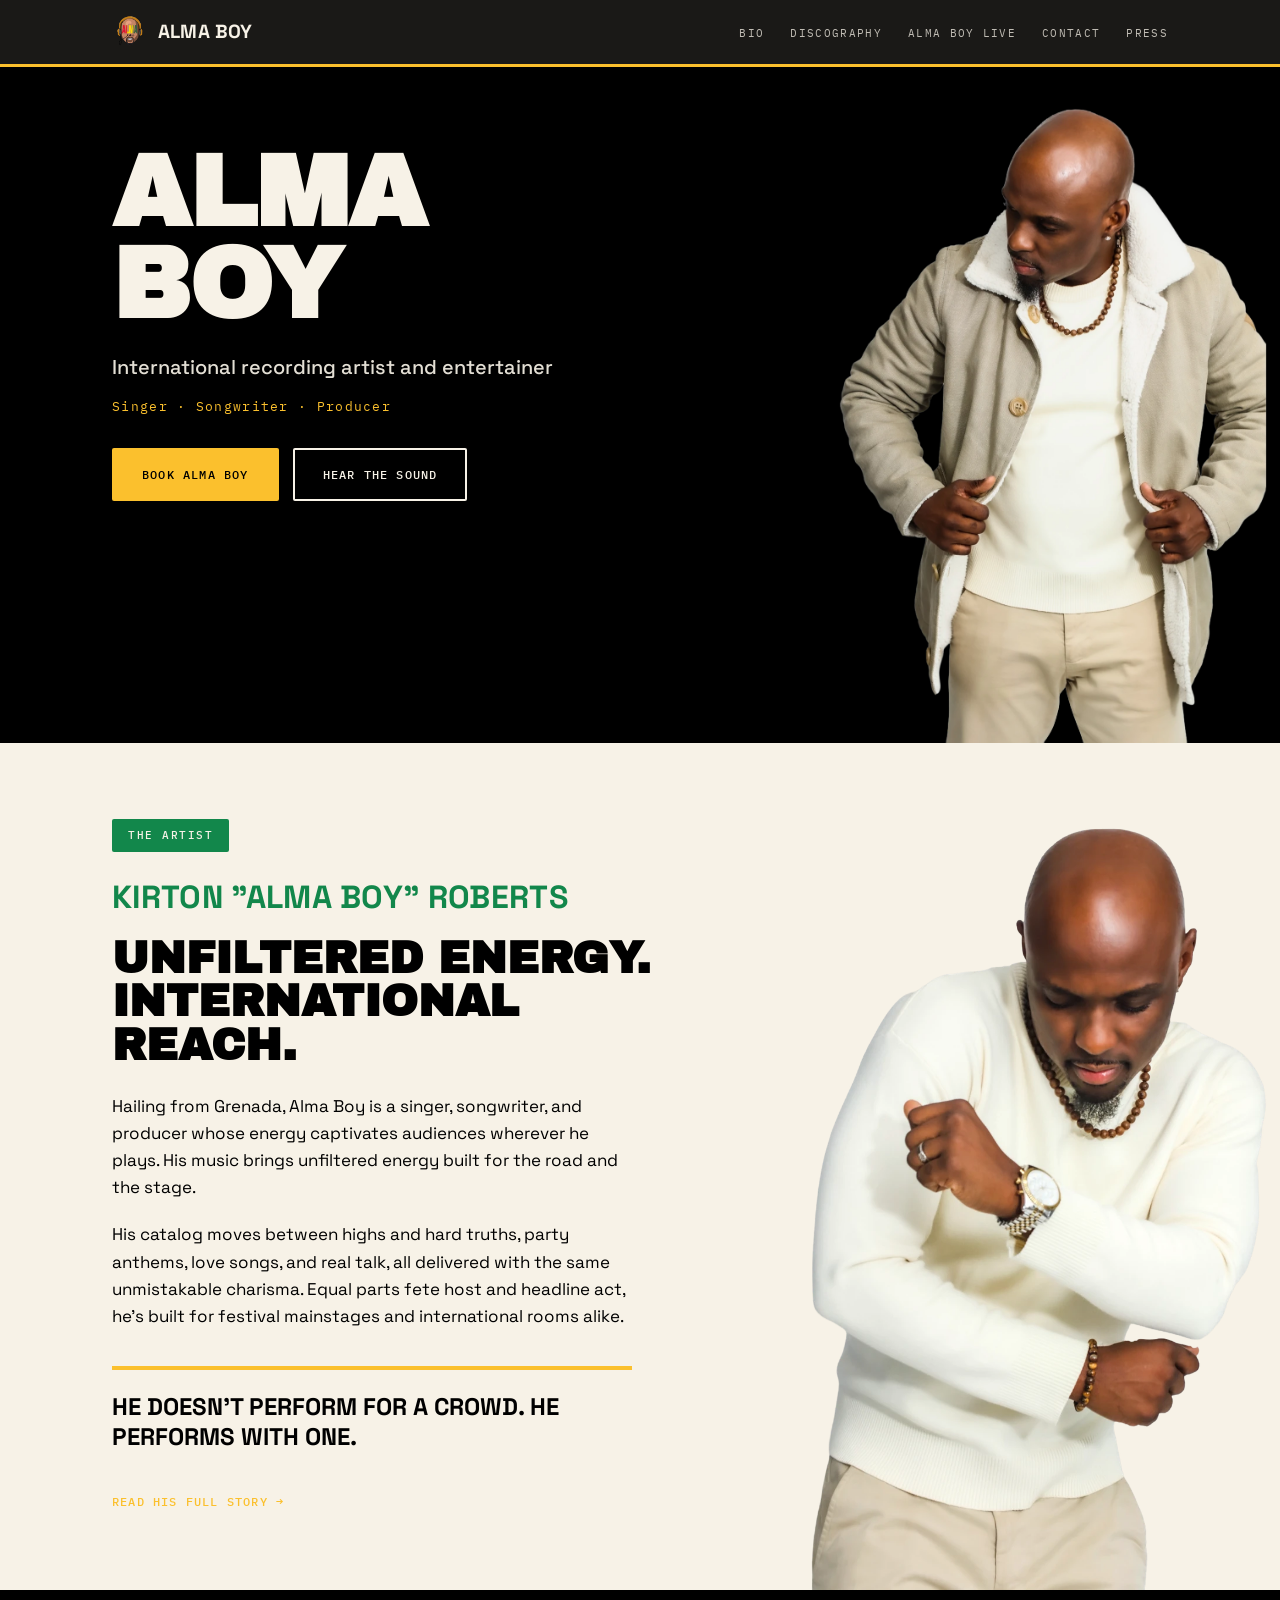
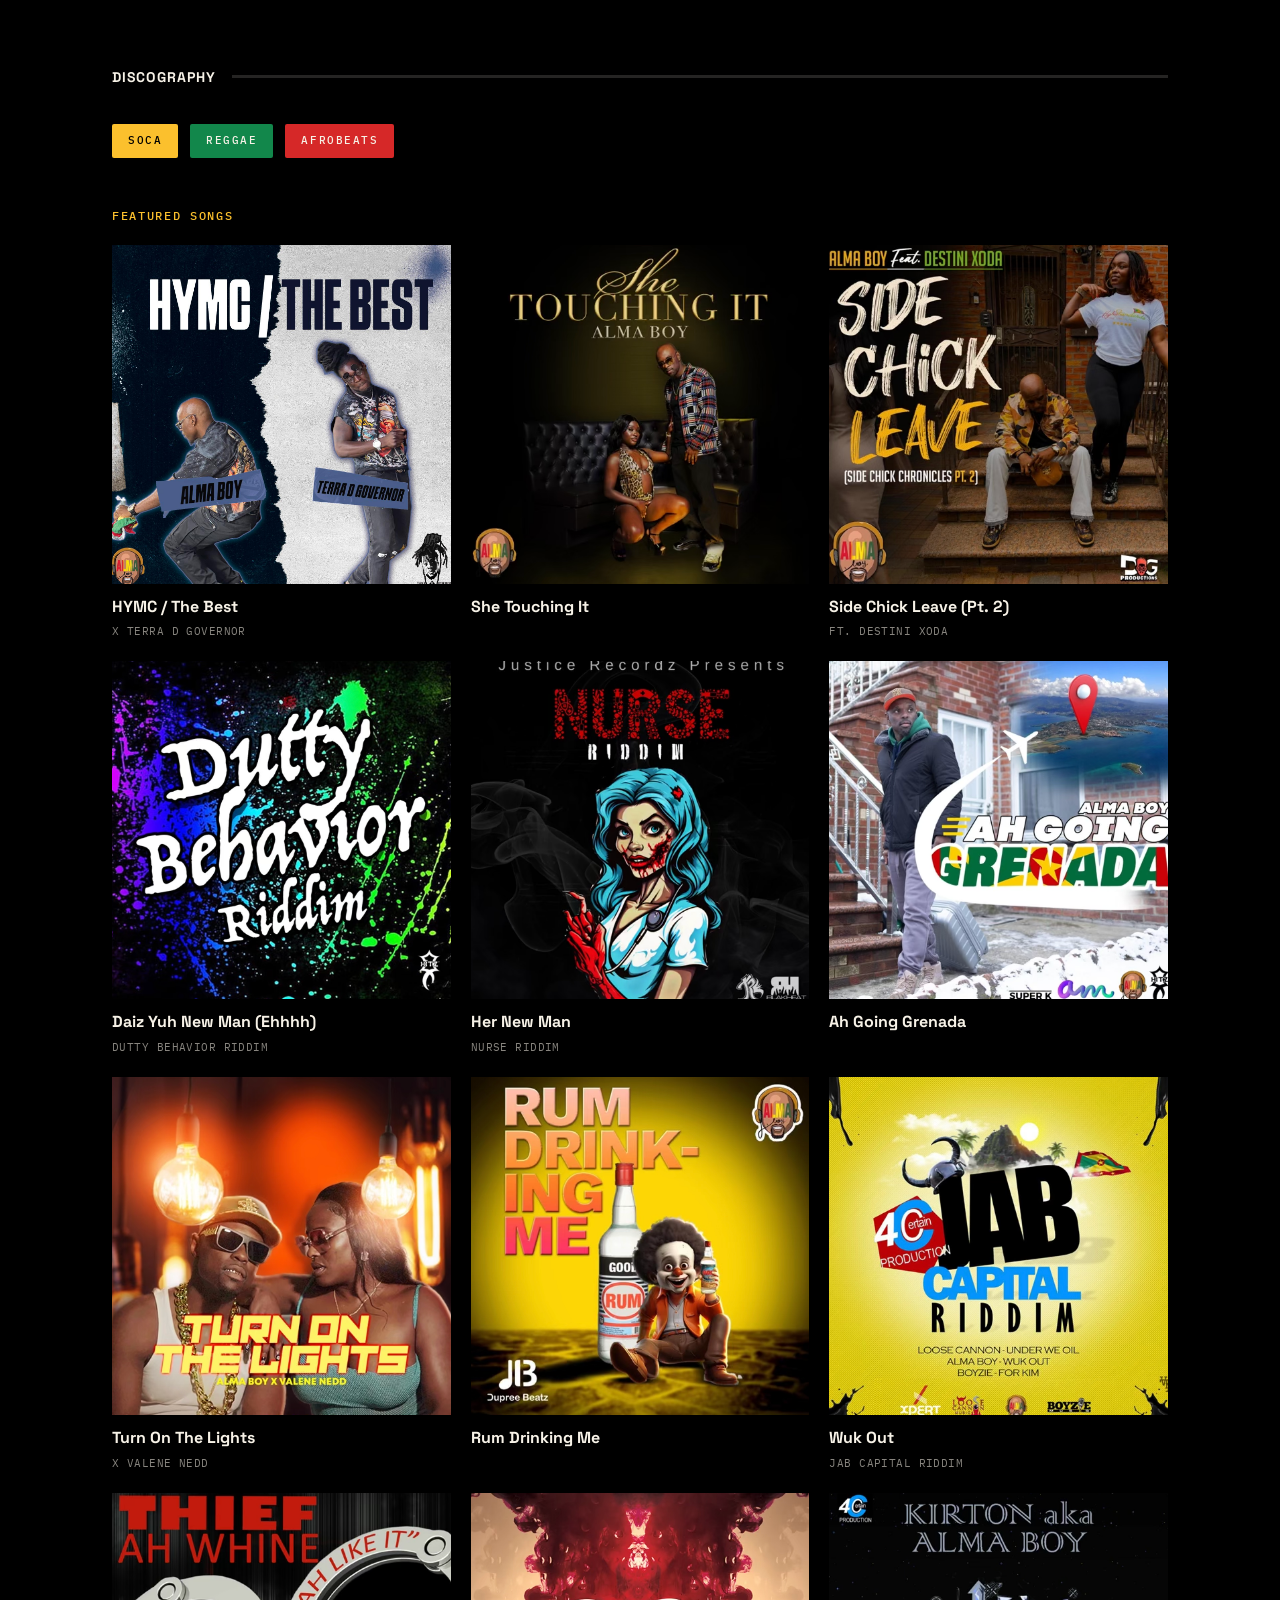
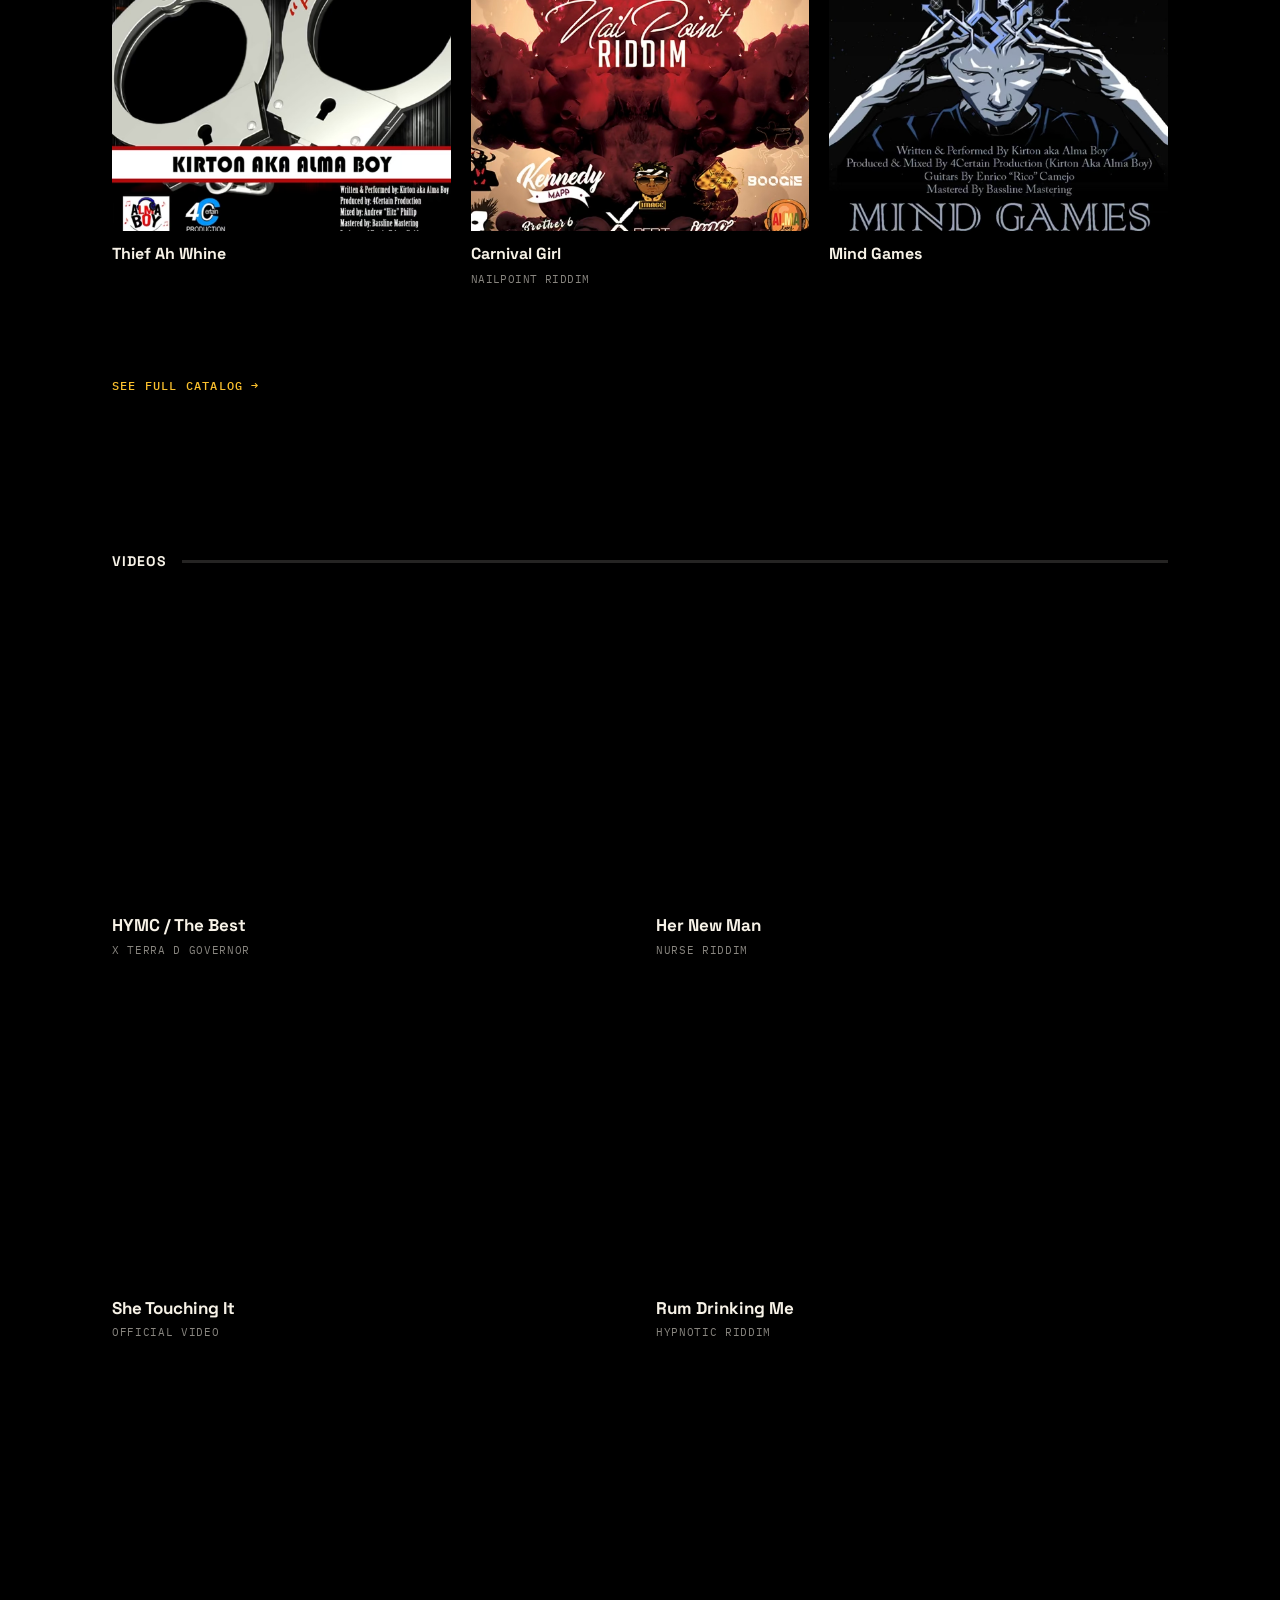
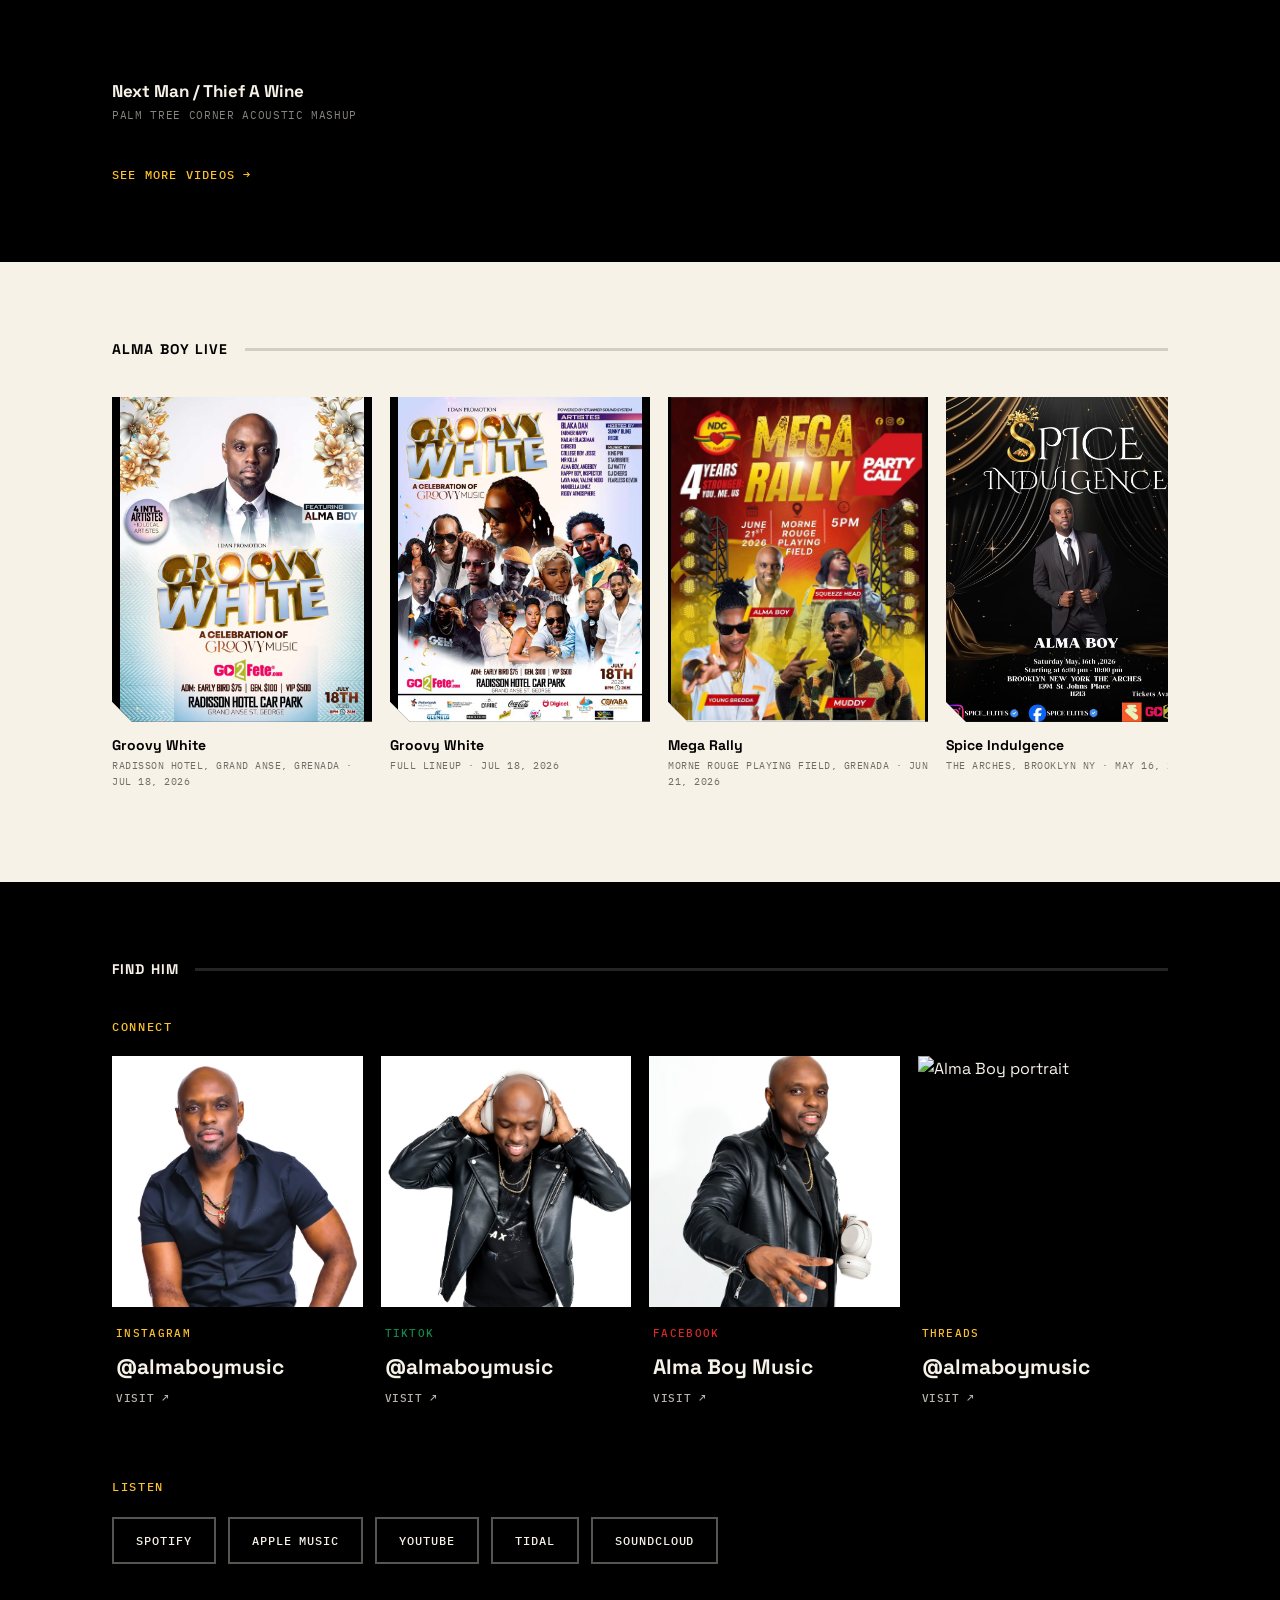
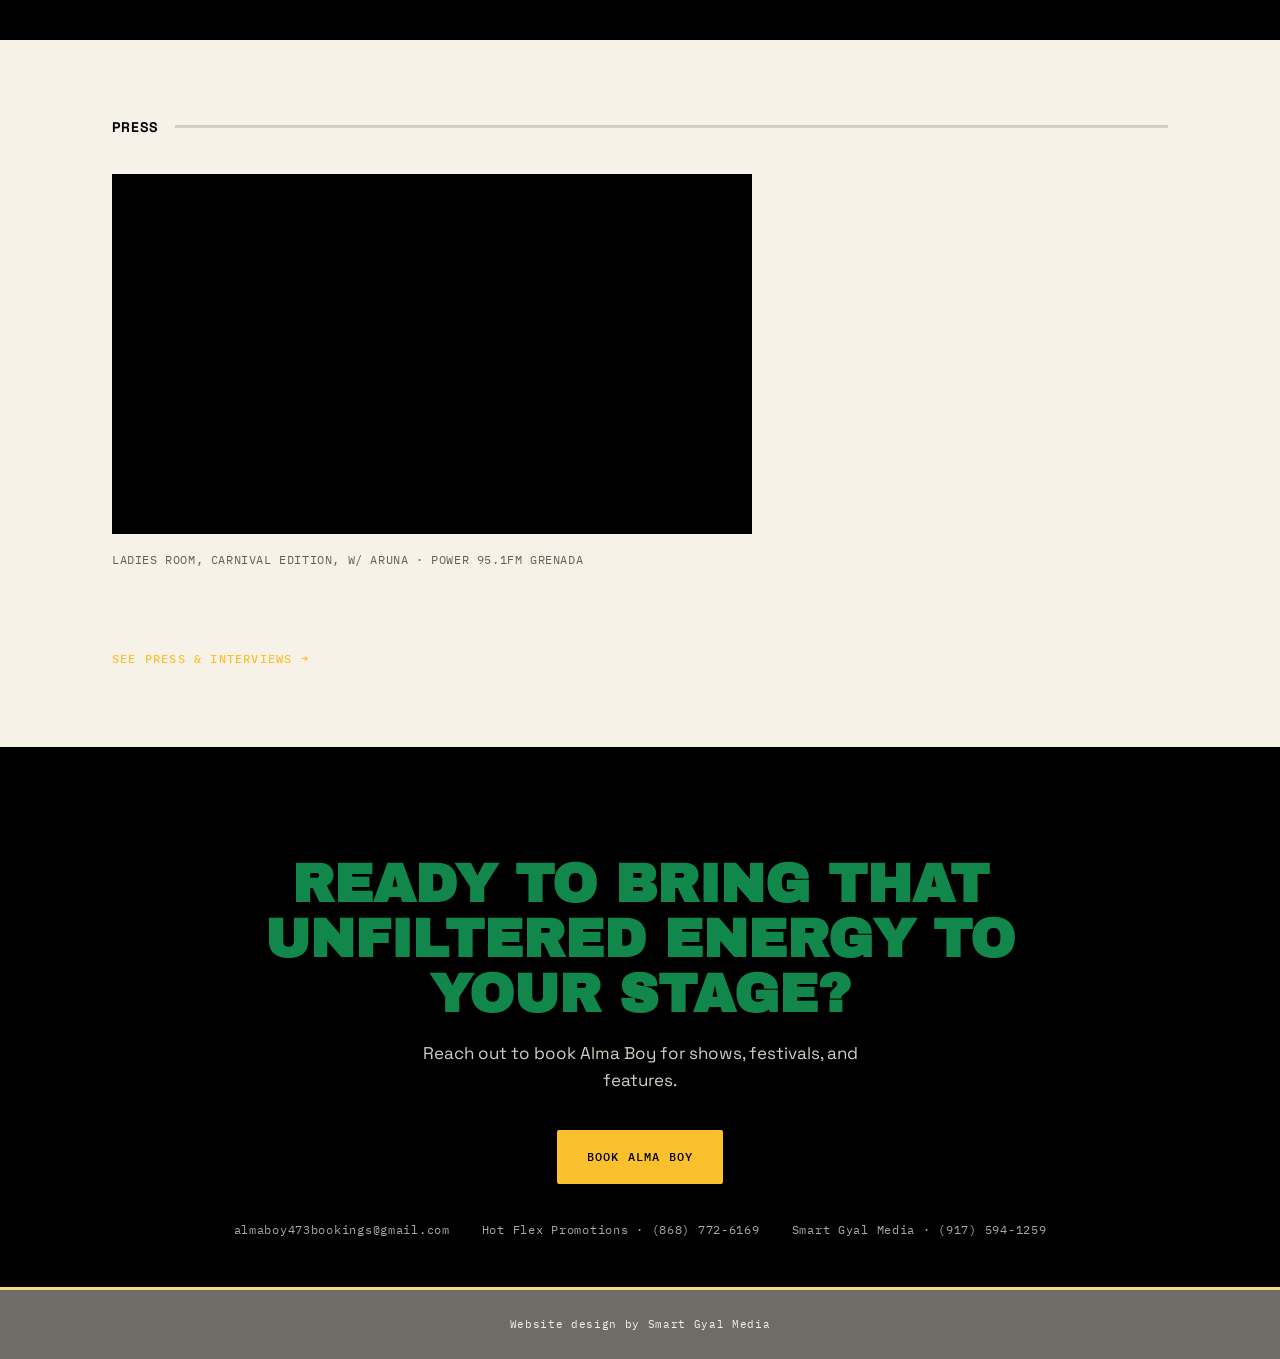
==== index.html @ 11a3b1d7 "almaboy website" ====
<!DOCTYPE html>
<html lang="en">
<head>

  <meta charset="UTF-8">
  <meta name="viewport" content="width=device-width, initial-scale=1.0">
  <title>Alma Boy — Official Site</title>

  <!-- Fonts -->
  <link rel="preconnect" href="https://fonts.googleapis.com">
  <link rel="preconnect" href="https://fonts.gstatic.com" crossorigin>
  <link href="https://fonts.googleapis.com/css2?family=Archivo+Black&family=Space+Grotesk:wght@400;500;700&family=IBM+Plex+Mono:wght@400;500&display=swap" rel="stylesheet">

  <!-- Site stylesheet (shared by every page) -->
  <link rel="stylesheet" href="css/style.css">

</head>
<body>


  <!-- ============================================================
       NAV
       ============================================================ -->

  <nav>
    <div class="wrap">

      <a href="index.html" class="nav-mark">
        <img class="nav-logo" src="images/logo.png" alt="Alma Boy logo">
        Alma Boy
      </a>

      <ul class="nav-links">
        <li><a href="bio.html">Bio</a></li>
        <li><a href="discography.html">Discography</a></li>
        <li><a href="#live">Alma Boy Live</a></li>
        <li><a href="contact.html">Contact</a></li>
        <li><a href="press.html">Press</a></li>
      </ul>

    </div>
  </nav>


  <!-- ============================================================
       HERO
       ============================================================ -->

  <header class="hero">

    <img class="hero-cutout" src="images/alma-boy-1.png" alt="Alma Boy portrait">

    <div class="wrap hero-content">
      <div class="hero-text">

        <h1>Alma Boy</h1>
        <p class="hero-line">International recording artist and entertainer</p>
        <p class="hero-sub">Singer &middot; Songwriter &middot; Producer</p>

        <div class="hero-ctas">
          <a href="#booking" class="btn btn-solid">Book Alma Boy</a>
          <a href="#discog" class="btn btn-line">Hear the sound</a>
        </div>

        <div class="hero-spotify">
          <iframe data-testid="embed-iframe" style="border-radius:12px" src="https://open.spotify.com/embed/playlist/1onSIb2tqXMbkh55S2GjZV?utm_source=generator&theme=0" width="100%" height="152" frameborder="0" allowfullscreen="" allow="autoplay; clipboard-write; encrypted-media; fullscreen; picture-in-picture" loading="lazy"></iframe>
        </div>

      </div>
    </div>
  </header>


  <!-- ============================================================
       BIO
       ============================================================ -->

  <section id="bio" class="bio">

    <div class="bio-image">
      <img src="images/alma-boy-2.png" alt="Alma Boy in motion">
    </div>

    <div class="wrap">
      <div class="bio-text">

        <span class="tag tag-green">The artist</span>
        <p class="real-name">Kirton "Alma Boy" Roberts</p>
        <h3 class="bio-heading">Unfiltered energy.<br>International reach.</h3>

        <div class="bio-copy-full">
          <p>Hailing from Grenada, Alma Boy is a singer, songwriter, and producer whose energy captivates audiences wherever he plays. His music brings unfiltered energy built for the road and the stage.</p>
          <p>His catalog moves between highs and hard truths, party anthems, love songs, and real talk, all delivered with the same unmistakable charisma. Equal parts fete host and headline act, he's built for festival mainstages and international rooms alike.</p>
        </div>

        <p class="statement">He doesn't perform for a crowd. He performs with one.</p>

        <a href="bio.html" class="see-all-link">Read his full story &#8594;</a>

      </div>
    </div>
  </section>


  <!-- ============================================================
       DISCOGRAPHY
       (featured songs only — full catalog lives on discography.html)
       ============================================================ -->

  <section id="discog" class="discog">
    <div class="wrap">

      <div class="eyebrow-row"><h2>Discography</h2><div class="rule"></div></div>

      <div class="chip-row">
        <span class="tag tag-gold">Soca</span>
        <span class="tag tag-green">Reggae</span>
        <span class="tag tag-red">Afrobeats</span>
      </div>

      <p class="kicker-label">Featured songs</p>

      <div class="cover-grid">

        <div class="cover-item">
          <div class="cover-art"><img src="images/cover-art-1.jpg" alt="HYMC / The Best cover art"></div>
          <h4>HYMC / The Best</h4>
          <p>x Terra D Governor</p>
        </div>

        <div class="cover-item">
          <div class="cover-art"><img src="images/cover-art-2.png" alt="She Touching It cover art"></div>
          <h4>She Touching It</h4>
        </div>

        <div class="cover-item">
          <div class="cover-art"><img src="images/cover-art-3.png" alt="Side Chick Leave cover art"></div>
          <h4>Side Chick Leave (Pt. 2)</h4>
          <p>ft. Destini Xoda</p>
        </div>

        <div class="cover-item">
          <div class="cover-art"><img src="images/cover-art-4.png" alt="Dutty Behavior Riddim cover art"></div>
          <h4>Daiz Yuh New Man (Ehhhh)</h4>
          <p>Dutty Behavior Riddim</p>
        </div>

        <div class="cover-item">
          <div class="cover-art"><img src="images/cover-art-5.png" alt="Nurse Riddim cover art"></div>
          <h4>Her New Man</h4>
          <p>Nurse Riddim</p>
        </div>

        <div class="cover-item">
          <div class="cover-art"><img src="images/cover-art-6.png" alt="Ah Going Grenada cover art"></div>
          <h4>Ah Going Grenada</h4>
        </div>

        <div class="cover-item">
          <div class="cover-art"><img src="images/cover-art-7.png" alt="Turn On The Lights cover art"></div>
          <h4>Turn On The Lights</h4>
          <p>x Valene Nedd</p>
        </div>

        <div class="cover-item">
          <div class="cover-art"><img src="images/cover-art-8.png" alt="Rum Drinking Me cover art"></div>
          <h4>Rum Drinking Me</h4>
        </div>

        <div class="cover-item">
          <div class="cover-art"><img src="images/cover-art-9.png" alt="Jab Capital Riddim cover art"></div>
          <h4>Wuk Out</h4>
          <p>Jab Capital Riddim</p>
        </div>

        <div class="cover-item">
          <div class="cover-art"><img src="images/cover-art-10.png" alt="Thief Ah Whine cover art"></div>
          <h4>Thief Ah Whine</h4>
        </div>

        <div class="cover-item">
          <div class="cover-art"><img src="images/cover-art-11.png" alt="Nail Point Riddim cover art"></div>
          <h4>Carnival Girl</h4>
          <p>Nailpoint Riddim</p>
        </div>

        <div class="cover-item">
          <div class="cover-art"><img src="images/cover-art-12.png" alt="Mind Games cover art"></div>
          <h4>Mind Games</h4>
        </div>

      </div>

      <a href="discography.html" class="see-all-link">See full catalog &#8594;</a>

    </div>
  </section>


  <!-- ============================================================
       VIDEOS
       (real YouTube links
       ============================================================ -->

  <section id="videos" class="videos">
    <div class="wrap">

      <div class="eyebrow-row"><h2>Videos</h2><div class="rule"></div></div>

      <div class="video-grid">

        <div class="video-item">
          <div class="video-frame"><iframe src="https://www.youtube.com/embed/A1J7RdLLY2I" title="HYMC / The Best" loading="lazy" allow="accelerometer; autoplay; clipboard-write; encrypted-media; gyroscope; picture-in-picture; web-share" allowfullscreen></iframe></div>
          <h4>HYMC / The Best</h4>
          <p>x Terra D Governor</p>
        </div>

        <div class="video-item">
          <div class="video-frame"><iframe src="https://www.youtube.com/embed/j4BVQr5pNuE" title="Her New Man" loading="lazy" allow="accelerometer; autoplay; clipboard-write; encrypted-media; gyroscope; picture-in-picture; web-share" allowfullscreen></iframe></div>
          <h4>Her New Man</h4>
          <p>Nurse Riddim</p>
        </div>

        <div class="video-item">
          <div class="video-frame"><iframe src="https://www.youtube.com/embed/q4seFsNqDBo" title="She Touching It" loading="lazy" allow="accelerometer; autoplay; clipboard-write; encrypted-media; gyroscope; picture-in-picture; web-share" allowfullscreen></iframe></div>
          <h4>She Touching It</h4>
          <p>Official video</p>
        </div>

        <div class="video-item">
          <div class="video-frame"><iframe src="https://www.youtube.com/embed/lXFFo0gvexE" title="Rum Drinking Me, acoustic" loading="lazy" allow="accelerometer; autoplay; clipboard-write; encrypted-media; gyroscope; picture-in-picture; web-share" allowfullscreen></iframe></div>
          <h4>Rum Drinking Me</h4>
          <p>Hypnotic Riddim</p>
        </div>

        <div class="video-item">
          <div class="video-frame"><iframe src="https://www.youtube.com/embed/0CXhdzIdPpk" title="Next Man / Thief A Wine, acoustic mashup" loading="lazy" allow="accelerometer; autoplay; clipboard-write; encrypted-media; gyroscope; picture-in-picture; web-share" allowfullscreen></iframe></div>
          <h4>Next Man / Thief A Wine</h4>
          <p>Palm Tree Corner acoustic mashup</p>
        </div>

      </div>

      <a href="https://www.youtube.com/@almaboymusic3134" target="_blank" rel="noopener" class="see-all-link">See more videos &#8594;</a>

    </div>
  </section>


  <!-- ============================================================
       ALMA BOY LIVE
       (event flyers — solo flyer leads, most recent event first)
       ============================================================ -->

  <section id="live" class="live">
    <div class="wrap">

      <div class="eyebrow-row"><h2>Alma Boy Live</h2><div class="rule"></div></div>

      <div class="live-carousel">

        <div class="flyer-slide">
          <div class="flyer-frame">
            <img src="images/flyer-1.jpg" alt="Groovy White flyer">
          </div>
          <h4>Groovy White</h4>
          <p>Radisson Hotel, Grand Anse, Grenada &middot; Jul 18, 2026</p>
        </div>

        <div class="flyer-slide">
          <div class="flyer-frame">
            <img src="images/flyer-2.jpg" alt="Groovy White flyer">
          </div>
          <h4>Groovy White</h4>
          <p>Full lineup &middot; Jul 18, 2026</p>
        </div>

        <div class="flyer-slide">
          <div class="flyer-frame">
            <img src="images/flyer-3.jpg" alt="Mega Rally flyer">
          </div>
          <h4>Mega Rally</h4>
          <p>Morne Rouge Playing Field, Grenada &middot; Jun 21, 2026</p>
        </div>

        <div class="flyer-slide">
          <div class="flyer-frame">
            <img src="images/flyer-4.jpg" alt="Spice Indulgence flyer">
          </div>
          <h4>Spice Indulgence</h4>
          <p>The Arches, Brooklyn NY &middot; May 16, 2026</p>
        </div>

        <div class="flyer-slide">
          <div class="flyer-frame">
            <img src="images/flyer-5.jpg" alt="Spice Indulgence: Acoustic Concert Series flyer">
          </div>
          <h4>Spice Indulgence: Acoustic Concert Series</h4>
          <p>The Arches, Brooklyn NY &middot; May 16, 2026</p>
        </div>

        <div class="flyer-slide">
          <div class="flyer-frame">
            <img src="images/flyer-6.jpg" alt="Valiant Live in Concert flyer">
          </div>
          <h4>Valiant Live in Concert</h4>
          <p>DFW Culture Expo, Dallas TX &middot; Jul 19, 2025</p>
        </div>

        <div class="flyer-slide">
          <div class="flyer-frame">
            <img src="images/flyer-7.jpg" alt="Senile Fete flyer">
          </div>
          <h4>Senile Fete</h4>
          <p>New York City &middot; May 24, 2025</p>
        </div>

      </div>
    </div>
  </section>


  <!-- ============================================================
       FIND HIM
       "Connect" (social cards) + "Listen" (streaming links)
       ============================================================ -->

  <section id="socials" class="socials">
    <div class="wrap">

      <div class="eyebrow-row"><h2>Find him</h2><div class="rule"></div></div>

      <p class="kicker-label">Connect</p>

      <div class="social-grid">

        <div class="social-card">
          <div class="social-photo"><img src="images/connect-1.jpg" alt="Alma Boy candid portrait"></div>
          <div class="social-info">
            <span class="platform" style="color:var(--gold);">Instagram</span>
            <span class="handle">@almaboymusic</span>
            <a href="https://instagram.com/almaboymusic" target="_blank" rel="noopener">Visit &#8599;</a>
          </div>
        </div>

        <div class="social-card">
          <div class="social-photo"><img src="images/connect-2.jpg" alt="Alma Boy with headphones"></div>
          <div class="social-info">
            <span class="platform" style="color:var(--green);">TikTok</span>
            <span class="handle">@almaboymusic</span>
            <a href="https://tiktok.com/@almaboymusic" target="_blank" rel="noopener">Visit &#8599;</a>
          </div>
        </div>

        <div class="social-card">
          <div class="social-photo"><img src="images/connect-3.jpg" alt="Alma Boy portrait"></div>
          <div class="social-info">
            <span class="platform" style="color:var(--red);">Facebook</span>
            <span class="handle">Alma Boy Music</span>
            <a href="https://www.facebook.com/Almaboymusic/" target="_blank" rel="noopener">Visit &#8599;</a>
          </div>
        </div>

        <div class="social-card">
          <div class="social-photo"><img src="images/connect-4.JPG" alt="Alma Boy portrait"></div>
          <div class="social-info">
            <span class="platform" style="color:var(--gold);">Threads</span>
            <span class="handle">@almaboymusic</span>
            <a href="https://www.threads.net/@almaboymusic" target="_blank" rel="noopener">Visit &#8599;</a>
          </div>
        </div>

      </div>

      <p class="kicker-label" style="margin-top:52px;">Listen</p>

      <div class="listen-row">
        <a class="listen-pill" href="https://open.spotify.com/artist/6NOH8xfq05jYj1uw3cErYi" target="_blank" rel="noopener">Spotify</a>
        <a class="listen-pill" href="https://music.apple.com/us/artist/alma-boy/1147415652" target="_blank" rel="noopener">Apple Music</a>
        <a class="listen-pill" href="https://www.youtube.com/@almaboymusic3134" target="_blank" rel="noopener">YouTube</a>
        <a class="listen-pill" href="https://tidal.com/browse/artist/8081373" target="_blank" rel="noopener">Tidal</a>
        <a class="listen-pill" href="https://soundcloud.com/almaboy" target="_blank" rel="noopener">SoundCloud</a>
      </div>

    </div>
  </section>


 <!-- ============================================================
       PRESS (homepage featured interview)
       Full coverage archive + downloadable photos live on press.html
       ============================================================ -->

  <section id="press-feature" class="gallery">
    <div class="wrap">

      <div class="eyebrow-row"><h2>Press</h2><div class="rule"></div></div>

      <div class="video-frame press-feature-video">
        <iframe src="https://www.youtube.com/embed/poZnIeVL3Wo" title="Ladies Room, Carnival Edition, with Alma Boy" loading="lazy" allow="accelerometer; autoplay; clipboard-write; encrypted-media; gyroscope; picture-in-picture; web-share" allowfullscreen></iframe>
      </div>
      <p class="press-feature-caption">Ladies Room, Carnival Edition, w/ Aruna &middot; Power 95.1FM Grenada</p>

      <a href="press.html" class="see-all-link">See press &amp; interviews &#8594;</a>

    </div>
  </section>


  <!-- ============================================================
       BOOKING
       ============================================================ -->

  <section id="booking" class="booking">
    <div class="wrap">

      <h2>Ready to bring that unfiltered energy to your stage?</h2>
      <p>Reach out to book Alma Boy for shows, festivals, and features.</p>

      <a href="mailto:almaboy473bookings@gmail.com" class="btn btn-solid">Book Alma Boy</a>

      <div class="booking-details">
        <span>almaboy473bookings@gmail.com</span>
        <span>Hot Flex Promotions &middot; (868) 772-6169</span>
        <span>Smart Gyal Media &middot; (917) 594-1259</span>
      </div>

    </div>
  </section>


  <!-- ============================================================
       FOOTER
       ============================================================ -->

  <footer>
    Website design by Smart Gyal Media
  </footer>


  <!-- ============================================================
       SCRIPT — press photos carousel prev/next buttons
       ============================================================ -->

  <script>
    (function () {
      var car = document.getElementById('galleryCarousel');
      var prev = document.getElementById('galPrev');
      var next = document.getElementById('galNext');

      if (car && prev && next) {
        var scrollAmt = function () {
          var slide = car.querySelector('.slide');
          return slide ? slide.offsetWidth + 18 : 300;
        };

        prev.addEventListener('click', function () { car.scrollBy({ left: -scrollAmt(), behavior: 'smooth' }); });
        next.addEventListener('click', function () { car.scrollBy({ left: scrollAmt(), behavior: 'smooth' }); });
      }
    })();
  </script>

</body>
</html>
---- css/style.css ----
/* ==========================================================================
   ALMA BOY — STYLESHEET
   Shared by every page on the site. Sections are ordered to roughly match
   the order things appear on the homepage, top to bottom.
   ========================================================================== */


/* ==========================================================================
   ROOT VARIABLES
   Change a color or font here and it updates everywhere on the site.
   ========================================================================== */

:root {
  --black: #000000;
  --cream: #F7F2E7;
  --gold: #FBC02D;
  --green: #12874B;
  --red: #D62828;

  --font-display: 'Archivo Black', sans-serif;
  --font-head: 'Space Grotesk', sans-serif;
  --font-mono: 'IBM Plex Mono', monospace;
}


/* ==========================================================================
   RESET & BASE
   ========================================================================== */

* {
  margin: 0;
  padding: 0;
  box-sizing: border-box;
}

html {
  scroll-behavior: smooth;
}

body {
  background: var(--cream);
  color: var(--black);
  font-family: var(--font-head);
  font-weight: 400;
  line-height: 1.6;
  overflow-x: hidden;
}

@media (prefers-reduced-motion: reduce) {
  html { scroll-behavior: auto; }
  * {
    animation-duration: 0.01ms !important;
    animation-iteration-count: 1 !important;
    transition-duration: 0.01ms !important;
  }
}

.wrap {
  max-width: 1120px;
  margin: 0 auto;
  padding: 0 32px;
}

section {
  padding: 76px 0;
}


/* ==========================================================================
   TAGS
   Small colored labels used all over the site (e.g. "The artist", "Soca").
   ========================================================================== */

.tag {
  position: relative;
  display: inline-flex;
  align-items: center;
  gap: 8px;
  font-family: var(--font-mono);
  font-size: 11px;
  font-weight: 500;
  letter-spacing: 0.14em;
  text-transform: uppercase;
  padding: 8px 16px;
  border-radius: 2px;
  white-space: nowrap;
}

.tag-gold { background: var(--gold); color: var(--black); }
.tag-green { background: var(--green); color: var(--cream); }
.tag-red { background: var(--red); color: var(--cream); }
.tag-line { background: transparent; border: 1.5px solid currentColor; }


/* ==========================================================================
   NAV
   Sticky bar at the top of every page. Logo + wordmark on the left,
   nav-links on the right (hidden under 720px, no mobile menu built yet).
   ========================================================================== */

nav {
  position: sticky;
  top: 0;
  z-index: 50;
  background: rgba(14, 13, 12, 0.95);
  backdrop-filter: blur(6px);
  border-bottom: 3px solid var(--gold);
}

nav .wrap {
  display: flex;
  align-items: center;
  justify-content: space-between;
  height: 64px;
}

.nav-mark {
  display: flex;
  align-items: center;
  gap: 10px;
  font-family: var(--font-head);
  font-weight: 700;
  color: var(--cream);
  font-size: 19px;
  letter-spacing: 0.01em;
  text-transform: uppercase;
  text-decoration: none;
}

.nav-logo {
  width: 36px;
  height: 36px;
  object-fit: contain;
}

.nav-links {
  display: flex;
  gap: 26px;
  list-style: none;
}

.nav-links a {
  color: var(--cream);
  text-decoration: none;
  font-family: var(--font-mono);
  font-size: 11px;
  letter-spacing: 0.12em;
  text-transform: uppercase;
  opacity: 0.75;
  transition: opacity 0.2s ease;
}

.nav-links a:hover { opacity: 1; }

@media (max-width: 720px) {
  .nav-links { display: none; }
}


/* ==========================================================================
   BUTTONS
   Shared by the hero, booking section, and anywhere else with a CTA.
   ========================================================================== */

.btn {
  display: inline-flex;
  align-items: center;
  gap: 8px;
  font-family: var(--font-mono);
  font-size: 12px;
  font-weight: 500;
  letter-spacing: 0.1em;
  text-transform: uppercase;
  padding: 15px 28px;
  border-radius: 2px;
  text-decoration: none;
  cursor: pointer;
  border: 2px solid transparent;
  transition: transform 0.15s ease;
}

.btn:hover { transform: translateY(-2px); }

.btn-solid { background: var(--gold); color: var(--black); }
.btn-line { border-color: var(--cream); color: var(--cream); }


/* ==========================================================================
   HERO
   ========================================================================== */

.hero {
  background: var(--black);
  color: var(--cream);
  position: relative;
  padding: 80px 0 0;
  overflow: hidden;
  min-height: 600px;
}

.hero-cutout {
  position: absolute;
  right: 1%;
  bottom: 0;
  height: 94%;
  width: auto;
  max-width: 54%;
  object-fit: contain;
  object-position: bottom;
  z-index: 1;
  pointer-events: none;
}

.hero-content {
  position: relative;
  z-index: 2;
  padding-bottom: 64px;
}

.hero-text {
  max-width: 560px;
}

.hero h1 {
  font-family: var(--font-display);
  font-size: clamp(54px, 9vw, 100px);
  line-height: 0.92;
  letter-spacing: -0.01em;
  margin-bottom: 20px;
  text-transform: uppercase;
}

.hero-line {
  font-family: var(--font-head);
  font-weight: 500;
  font-size: 20px;
  max-width: 460px;
  color: var(--cream);
  opacity: 0.92;
  margin-bottom: 14px;
}

.hero-sub {
  font-family: var(--font-mono);
  font-size: 13px;
  letter-spacing: 0.1em;
  color: var(--gold);
  max-width: 440px;
  margin-bottom: 30px;
}

.hero-ctas {
  display: flex;
  gap: 14px;
  flex-wrap: wrap;
}

.hero-spotify {
  max-width: 420px;
  margin-top: 18px;
}

@media (max-width: 820px) {
  .hero-cutout {
    position: static;
    display: block;
    height: auto;
    width: 70%;
    max-width: 320px;
    margin: 0 auto;
  }
  .hero-content { padding-bottom: 0; }
  .hero-text { text-align: center; margin: 0 auto; }
  .hero-line, .hero-sub { max-width: none; }
  .hero-ctas { justify-content: center; }
}


/* ==========================================================================
   PHOTO FRAME
   Shared "angled corner" image treatment, used for the hero cutout's
   frame-mate and anywhere a single portrait needs the signature clip.
   ========================================================================== */

.photo-frame {
  position: relative;
  aspect-ratio: 2 / 3;
  overflow: hidden;
  clip-path: polygon(0 0, 100% 0, 100% 100%, 34px 100%, 0 calc(100% - 34px));
}

.photo-frame img {
  width: 100%;
  height: 100%;
  object-fit: cover;
  object-position: 50% 15%;
  display: block;
}


/* ==========================================================================
   SECTION HEADERS
   The "eyebrow" kicker + rule line used at the top of every section
   (Discography, Videos, Alma Boy Live, Find Him, Press Photos, etc.)
   ========================================================================== */

.eyebrow-row {
  display: flex;
  align-items: center;
  gap: 16px;
  margin-bottom: 36px;
}

.eyebrow-row h2 {
  font-family: var(--font-head);
  font-weight: 700;
  font-size: 14px;
  letter-spacing: 0.08em;
  text-transform: uppercase;
}

.rule {
  flex: 1;
  height: 3px;
  background: currentColor;
  opacity: 0.15;
}

.kicker-label {
  font-family: var(--font-mono);
  font-size: 12px;
  letter-spacing: 0.14em;
  text-transform: uppercase;
  color: var(--gold);
  margin-bottom: 20px;
  font-weight: 500;
}

.see-all-link {
  display: inline-flex;
  align-items: center;
  gap: 8px;
  font-family: var(--font-mono);
  font-size: 12px;
  font-weight: 500;
  letter-spacing: 0.1em;
  text-transform: uppercase;
  color: var(--gold);
  text-decoration: none;
  margin-top: 40px;
  transition: transform 0.15s ease;
}

.see-all-link:hover { transform: translateX(4px); }


/* ==========================================================================
   BIO SECTION
   ========================================================================== */

.bio {
  background: var(--cream);
  position: relative;
  overflow: hidden;
  padding: 76px 0 0;
}

.bio .wrap {
  position: relative;
  z-index: 2;
  padding-bottom: 76px;
}

.bio-image {
  position: absolute;
  right: 1%;
  bottom: 0;
  height: 90%;
  width: auto;
  max-width: 42%;
  z-index: 1;
  pointer-events: none;
}

.bio-image img {
  width: 100%;
  height: 100%;
  object-fit: contain;
  object-position: bottom;
  display: block;
}

.bio-text {
  max-width: 600px;
}

.real-name {
  font-family: var(--font-head);
  font-weight: 700;
  font-size: clamp(22px, 3vw, 32px);
  letter-spacing: 0.01em;
  text-transform: uppercase;
  color: var(--green);
  margin-bottom: 14px;
  margin-top: 20px;
}

.bio-heading {
  font-family: var(--font-display);
  font-size: clamp(30px, 4vw, 44px);
  line-height: 0.98;
  text-transform: uppercase;
  margin-bottom: 26px;
}

.bio-copy-full {
  max-width: 520px;
  margin-bottom: 36px;
}

.bio-copy-full p {
  font-size: 17px;
  font-weight: 400;
  margin-bottom: 20px;
}

.statement {
  font-family: var(--font-head);
  font-weight: 700;
  font-size: 24px;
  max-width: 520px;
  padding-top: 22px;
  border-top: 4px solid var(--gold);
  text-transform: uppercase;
  line-height: 1.25;
}

@media (max-width: 820px) {
  .bio-image {
    position: static;
    height: auto;
    width: 60%;
    max-width: 280px;
    margin: 0 auto 24px;
  }
  .bio .wrap { padding-bottom: 40px; }
  .bio-text { text-align: center; margin: 0 auto; }
}


/* ==========================================================================
   DISCOGRAPHY SECTION
   ========================================================================== */

.discog {
  background: var(--black);
  color: var(--cream);
}

.chip-row {
  display: flex;
  gap: 12px;
  flex-wrap: wrap;
  margin-bottom: 48px;
}

.cover-grid {
  display: grid;
  grid-template-columns: repeat(3, 1fr);
  gap: 20px;
  margin-bottom: 48px;
}

.cover-art {
  aspect-ratio: 1 / 1;
  overflow: hidden;
  margin-bottom: 10px;
}

.cover-art img {
  width: 100%;
  height: 100%;
  object-fit: cover;
  display: block;
  transform: scale(1.06);
}

.cover-item h4 {
  font-family: var(--font-head);
  font-weight: 700;
  font-size: 16px;
  margin-bottom: 4px;
}

.cover-item p {
  font-family: var(--font-mono);
  font-size: 11px;
  letter-spacing: 0.04em;
  opacity: 0.55;
  text-transform: uppercase;
}

/* Used only for tracks that don't have cover art yet. */
.cover-placeholder {
  width: 100%;
  height: 100%;
  border: 1.5px dashed rgba(247, 242, 231, 0.4);
  display: flex;
  flex-direction: column;
  align-items: center;
  justify-content: center;
  gap: 8px;
  background: rgba(247, 242, 231, 0.03);
}

.cover-placeholder svg {
  width: 26px;
  height: 26px;
  stroke: var(--gold);
}

.cover-placeholder span {
  font-family: var(--font-mono);
  font-size: 9px;
  letter-spacing: 0.06em;
  text-transform: uppercase;
  opacity: 0.5;
  text-align: center;
  padding: 0 10px;
}

@media (max-width: 760px) {
  .cover-grid { grid-template-columns: repeat(2, 1fr); }
}

@media (max-width: 480px) {
  .cover-grid { grid-template-columns: 1fr; }
}


/* ==========================================================================
   VIDEOS SECTION
   ========================================================================== */

.videos {
  background: var(--black);
  color: var(--cream);
}

.video-grid {
  display: grid;
  grid-template-columns: 1fr 1fr;
  gap: 32px;
}

.video-frame {
  position: relative;
  aspect-ratio: 16 / 9;
  overflow: hidden;
  background: #000;
}

.video-frame iframe {
  position: absolute;
  top: 0;
  left: 0;
  width: 100%;
  height: 100%;
  border: 0;
  display: block;
}

.video-item h4 {
  font-family: var(--font-head);
  font-weight: 700;
  font-size: 17px;
  margin-top: 16px;
  margin-bottom: 2px;
}

.video-item p {
  font-family: var(--font-mono);
  font-size: 11px;
  letter-spacing: 0.06em;
  text-transform: uppercase;
  opacity: 0.55;
}

@media (max-width: 760px) {
  .video-grid { grid-template-columns: 1fr; }
}


/* ==========================================================================
   ALMA BOY LIVE SECTION
   Horizontal carousel of event flyers.
   ========================================================================== */

.live {
  background: var(--cream);
}

.live-carousel {
  display: flex;
  gap: 18px;
  overflow-x: auto;
  scroll-snap-type: x mandatory;
  padding-bottom: 10px;
  scrollbar-width: none;
}

.live-carousel::-webkit-scrollbar { display: none; }

.live-carousel .flyer-slide {
  flex: 0 0 auto;
  width: 260px;
  scroll-snap-align: start;
}

.live-carousel .flyer-frame {
  aspect-ratio: 4 / 5;
  background: var(--black);
  overflow: hidden;
  display: flex;
  align-items: center;
  justify-content: center;
  clip-path: polygon(0 0, 100% 0, 100% 100%, 20px 100%, 0 calc(100% - 20px));
}

.live-carousel .flyer-frame img {
  width: 100%;
  height: 100%;
  object-fit: contain;
  display: block;
}

.flyer-slide h4 {
  font-family: var(--font-head);
  font-weight: 700;
  font-size: 14px;
  margin-top: 12px;
  margin-bottom: 2px;
}

.flyer-slide p {
  font-family: var(--font-mono);
  font-size: 10px;
  letter-spacing: 0.05em;
  text-transform: uppercase;
  opacity: 0.55;
}


/* ==========================================================================
   FIND HIM SECTION
   "Connect" social cards + "Listen" streaming links.
   ========================================================================== */

.socials {
  background: var(--black);
  color: var(--cream);
}

.social-grid {
  display: grid;
  grid-template-columns: repeat(4, 1fr);
  gap: 18px;
}

.social-card {
  display: flex;
  flex-direction: column;
}

.social-photo {
  aspect-ratio: 1 / 1;
  overflow: hidden;
}

.social-photo img {
  width: 100%;
  height: 100%;
  object-fit: cover;
  object-position: center 25%;
  display: block;
}

.social-info {
  padding: 18px 4px;
  display: flex;
  flex-direction: column;
  gap: 6px;
}

.social-card .platform {
  font-family: var(--font-mono);
  font-size: 11px;
  letter-spacing: 0.12em;
  text-transform: uppercase;
  margin-bottom: 2px;
  font-weight: 500;
}

.social-card .handle {
  font-family: var(--font-head);
  font-weight: 700;
  font-size: 21px;
}

.social-card .subhandle {
  font-family: var(--font-mono);
  font-size: 11px;
  opacity: 0.55;
  margin-bottom: 6px;
}

.social-card a {
  font-family: var(--font-mono);
  font-size: 11px;
  letter-spacing: 0.06em;
  text-transform: uppercase;
  color: var(--cream);
  opacity: 0.75;
  text-decoration: none;
  font-weight: 500;
}

.social-card a:hover { opacity: 1; }

.listen-row {
  display: flex;
  gap: 12px;
  flex-wrap: wrap;
}

.listen-pill {
  font-family: var(--font-mono);
  font-size: 12px;
  font-weight: 500;
  letter-spacing: 0.08em;
  text-transform: uppercase;
  padding: 12px 22px;
  border: 2px solid rgba(247, 242, 231, 0.35);
  color: var(--cream);
  text-decoration: none;
  transition: transform 0.15s ease, border-color 0.15s ease;
}

.listen-pill:hover {
  transform: translateY(-2px);
  border-color: var(--gold);
}

@media (max-width: 900px) {
  .social-grid { grid-template-columns: repeat(2, 1fr); }
}

@media (max-width: 480px) {
  .social-grid { grid-template-columns: 1fr; }
}


/* ==========================================================================
   PRESS SECTION (homepage featured interview)
   A single spotlighted video, not a carousel, this section's job is to
   say "here's real press" and hand off to press.html for the rest.
   ========================================================================== */

.gallery {
  background: var(--cream);
}

.press-feature-video {
  max-width: 640px;
  margin-bottom: 16px;
}

.press-feature-caption {
  font-family: var(--font-mono);
  font-size: 12px;
  letter-spacing: 0.05em;
  text-transform: uppercase;
  opacity: 0.6;
  margin-bottom: 40px;
}


/* ==========================================================================
   BOOKING SECTION
   ========================================================================== */

.booking {
  background: var(--black);
  color: var(--cream);
  text-align: center;
  padding: 88px 0 48px;
  position: relative;
}

.booking h2 {
  font-family: var(--font-display);
  font-size: clamp(34px, 5vw, 54px);
  line-height: 1.02;
  max-width: 760px;
  margin: 22px auto 18px;
  text-transform: uppercase;
  color: var(--green);
}

.booking p {
  font-weight: 400;
  font-size: 17px;
  max-width: 460px;
  margin: 0 auto 36px;
  opacity: 0.85;
}

.booking-details {
  display: flex;
  justify-content: center;
  gap: 32px;
  flex-wrap: wrap;
  font-family: var(--font-mono);
  font-size: 12px;
  letter-spacing: 0.06em;
  margin-top: 36px;
  opacity: 0.7;
}


/* ==========================================================================
   FOOTER
   ========================================================================== */

footer {
  text-align: center;
  padding: 26px 0;
  font-family: var(--font-mono);
  font-size: 11px;
  letter-spacing: 0.06em;
  color: var(--cream);
  opacity: 0.55;
  background: var(--black);
  border-top: 3px solid var(--gold);
}


/* ==========================================================================
   WAVEFORM (currently unused, kept in case it comes back)
   ========================================================================== */

.waveform {
  display: flex;
  align-items: flex-end;
  gap: 3px;
  height: 36px;
  padding: 0 32px;
  max-width: 1120px;
  margin: 0 auto;
  overflow: hidden;
}

.waveform i {
  flex: 1;
  max-width: 6px;
  border-radius: 1px;
  animation: pulse 1.6s ease-in-out infinite;
}

.waveform i:nth-child(3n) { background: var(--gold); }
.waveform i:nth-child(3n+1) { background: var(--green); }
.waveform i:nth-child(3n+2) { background: var(--red); }

@keyframes pulse {
  0%, 100% { transform: scaleY(0.3); }
  50% { transform: scaleY(1); }
}


/* ==========================================================================
   PRESS PAGE (press.html)
   Page header + back-link are shared with every sub-page (Contact,
   Discography, Bio) once those exist. Photo carousel reuses
   .gallery-carousel / .slide from the homepage, .photo-tile only adds
   the hover-to-download button on top.
   ========================================================================== */

.page-head {
  padding: 64px 0 40px;
  border-bottom: 1px solid rgba(247, 242, 231, 0.15);
}

.page-head h1 {
  font-family: var(--font-display);
  font-size: clamp(40px, 7vw, 72px);
  line-height: 0.95;
  text-transform: uppercase;
}

.page-head p {
  font-family: var(--font-head);
  font-size: 17px;
  opacity: 0.8;
  max-width: 520px;
  margin-top: 18px;
}

.back-link {
  font-family: var(--font-mono);
  font-size: 11px;
  letter-spacing: 0.12em;
  text-transform: uppercase;
  color: var(--cream);
  opacity: 0.75;
  text-decoration: none;
}

.back-link:hover {
  opacity: 1;
}

main {
  padding: 56px 0 90px;
}

/* Photo carousel + hover-to-download.
   Sizing/shape comes from .gallery-carousel and .slide (already defined
   above, shared with the homepage). .photo-tile only adds the hover
   download button on top, nothing else. */

.photo-tile {
  position: relative;
}

.photo-tile .download-link {
  position: absolute;
  bottom: 0;
  left: 0;
  right: 0;
  padding: 10px;
  text-align: center;
  background: rgba(0, 0, 0, 0.85);
  color: var(--cream);
  font-family: var(--font-mono);
  font-size: 11px;
  letter-spacing: 0.08em;
  text-transform: uppercase;
  text-decoration: none;
  opacity: 0;
  transition: opacity 0.2s ease;
}

.photo-tile:hover .download-link {
  opacity: 1;
}

/* Press coverage list.
   Read/Watch link sits stacked under the source, not off to the right,
   and stays gold at rest (not just on hover) so it still reads clickable. */

.press-list {
  border-top: 1px solid rgba(247, 242, 231, 0.15);
}

.press-row {
  padding: 24px 0;
  border-bottom: 1px solid rgba(247, 242, 231, 0.15);
}

.press-row .press-headline {
  font-family: var(--font-head);
  font-weight: 700;
  font-size: 18px;
  max-width: 640px;
}

.press-row .press-meta {
  font-family: var(--font-mono);
  font-size: 11px;
  letter-spacing: 0.05em;
  text-transform: uppercase;
  opacity: 0.55;
  margin-top: 6px;
}

.press-row a.press-link {
  display: inline-block;
  font-family: var(--font-mono);
  font-size: 11px;
  letter-spacing: 0.08em;
  text-transform: uppercase;
  color: var(--gold);
  text-decoration: none;
  margin-top: 12px;
}

.press-row a.press-link:hover {
  text-decoration: underline;
}


/* ==========================================================================
   CONTACT PAGE (contact.html)
   Left-aligned booking block (unlike the homepage's centered dark
   version) + the mailing list form.
   ========================================================================== */

.contact-booking {
  padding: 0 0 60px;
  margin-top: -32px;
}

.contact-booking h2 {
  font-family: var(--font-head);
  font-weight: 700;
  font-size: clamp(24px, 3vw, 32px);
  line-height: 1.15;
  max-width: 700px;
  margin-top: 32px;
  margin-bottom: 8px;
  text-transform: uppercase;
  color: var(--green);
}

.contact-booking p {
  font-weight: 400;
  font-size: 17px;
  margin-bottom: 18px;
  opacity: 0.8;
}

.contact-booking .booking-details {
  display: flex;
  justify-content: flex-start;
  gap: 32px;
  flex-wrap: wrap;
  font-family: var(--font-mono);
  font-size: 12px;
  letter-spacing: 0.06em;
  margin-top: 28px;
  opacity: 0.65;
}

/* Mailing list form */

.mailing-form {
  max-width: 480px;
  display: flex;
  flex-direction: column;
  gap: 20px;
  margin-bottom: 40px;
}

.form-row {
  display: flex;
  flex-direction: column;
  gap: 6px;
}

.form-row label {
  font-family: var(--font-mono);
  font-size: 11px;
  letter-spacing: 0.08em;
  text-transform: uppercase;
  opacity: 0.6;
}

.form-row input {
  font-family: var(--font-head);
  font-size: 15px;
  padding: 12px 14px;
  border: 2px solid var(--black);
  background: var(--cream);
  color: var(--black);
  border-radius: 0;
}

.form-row input:focus {
  outline: none;
  border-color: var(--gold);
}

.mailing-form button {
  align-self: flex-start;
  margin-top: 8px;
}

/* ==========================================================================
   DISCOGRAPHY PAGE (discography.html)
   Dense grid, roughly a quarter the size of the homepage's featured
   covers, 6 across on desktop instead of 3.
   ========================================================================== */

.disc-grid {
  display: grid;
  grid-template-columns: repeat(6, 1fr);
  gap: 14px;
}

.disc-art {
  aspect-ratio: 1 / 1;
  overflow: hidden;
  margin-bottom: 8px;
}

.disc-art img {
  width: 100%;
  height: 100%;
  object-fit: cover;
  display: block;
}

.disc-item h4 {
  font-family: var(--font-head);
  font-weight: 700;
  font-size: 12px;
  line-height: 1.3;
}

.disc-item p {
  font-family: var(--font-mono);
  font-size: 10px;
  letter-spacing: 0.04em;
  opacity: 0.55;
  text-transform: uppercase;
  margin-top: 2px;
}

@media (max-width: 900px) {
  .disc-grid { grid-template-columns: repeat(4, 1fr); }
}

@media (max-width: 600px) {
  .disc-grid { grid-template-columns: repeat(3, 1fr); }
}

@media (max-width: 420px) {
  .disc-grid { grid-template-columns: repeat(2, 1fr); }
}
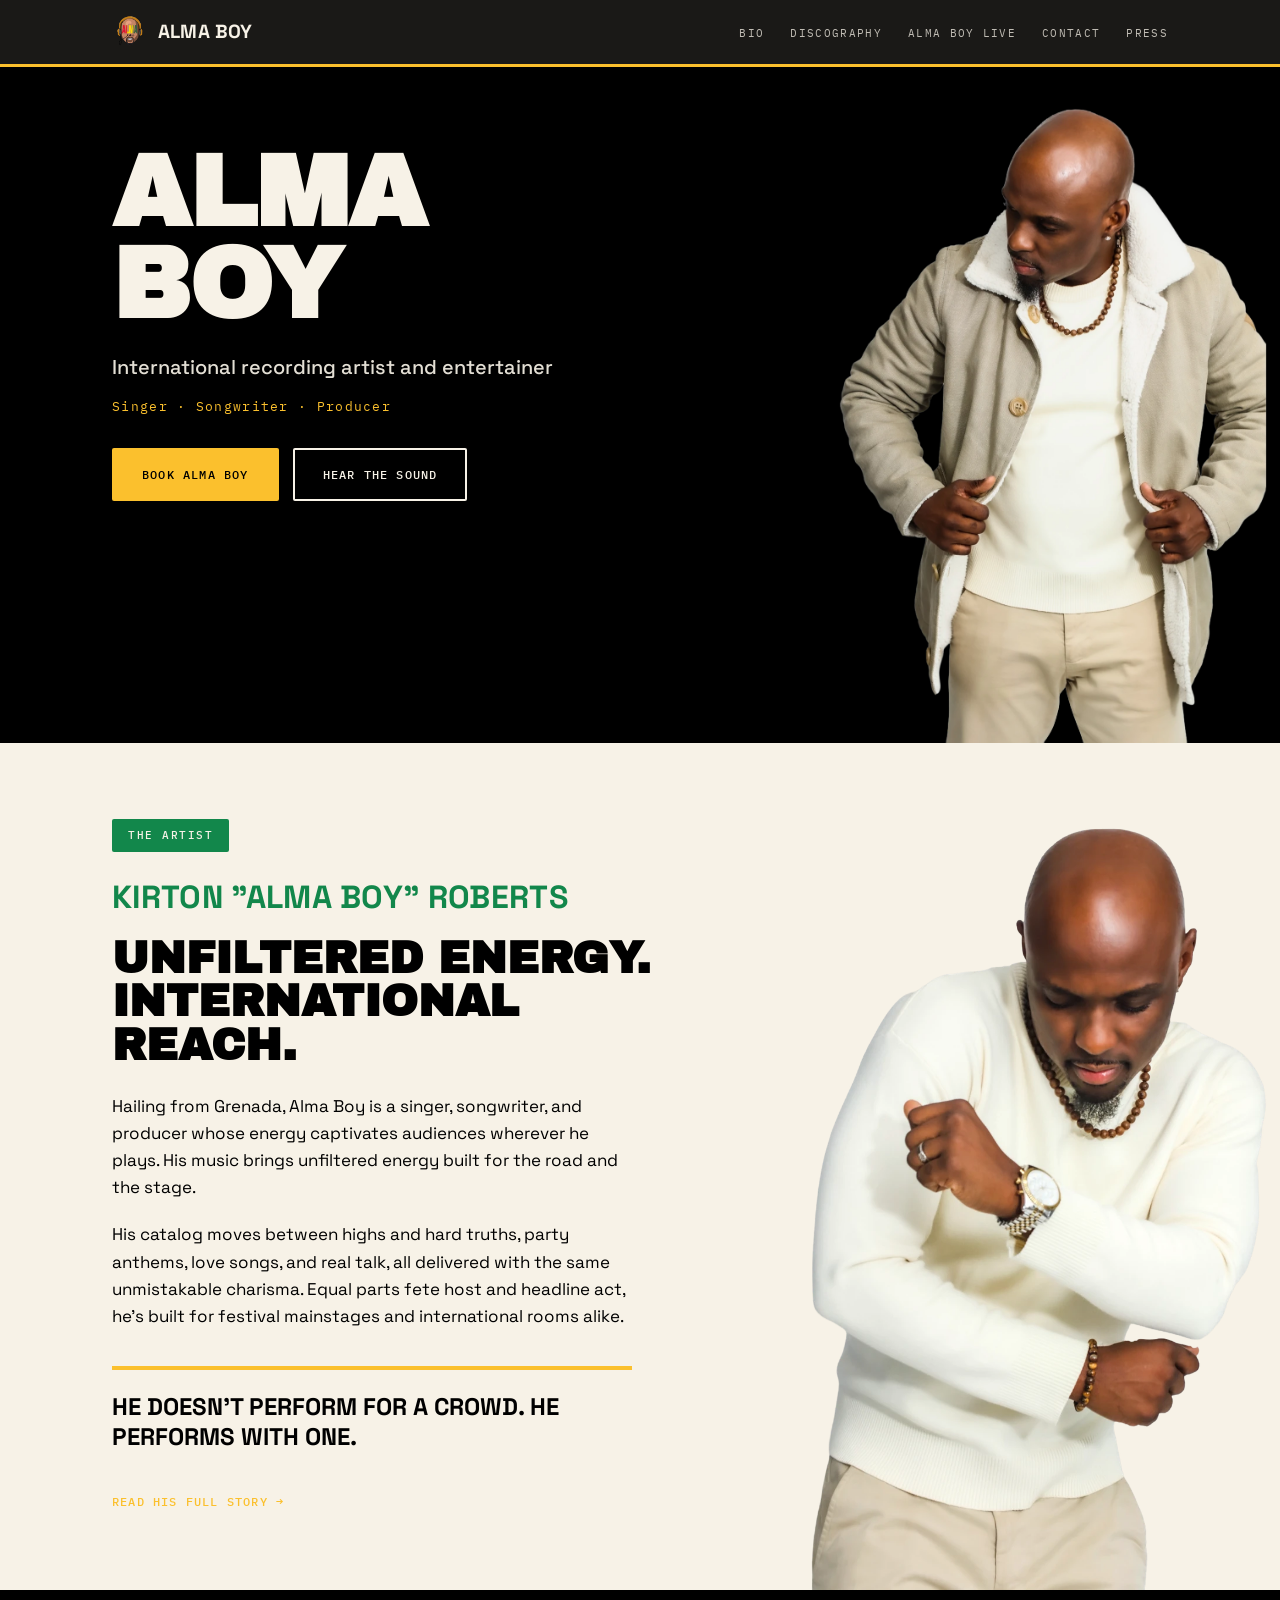
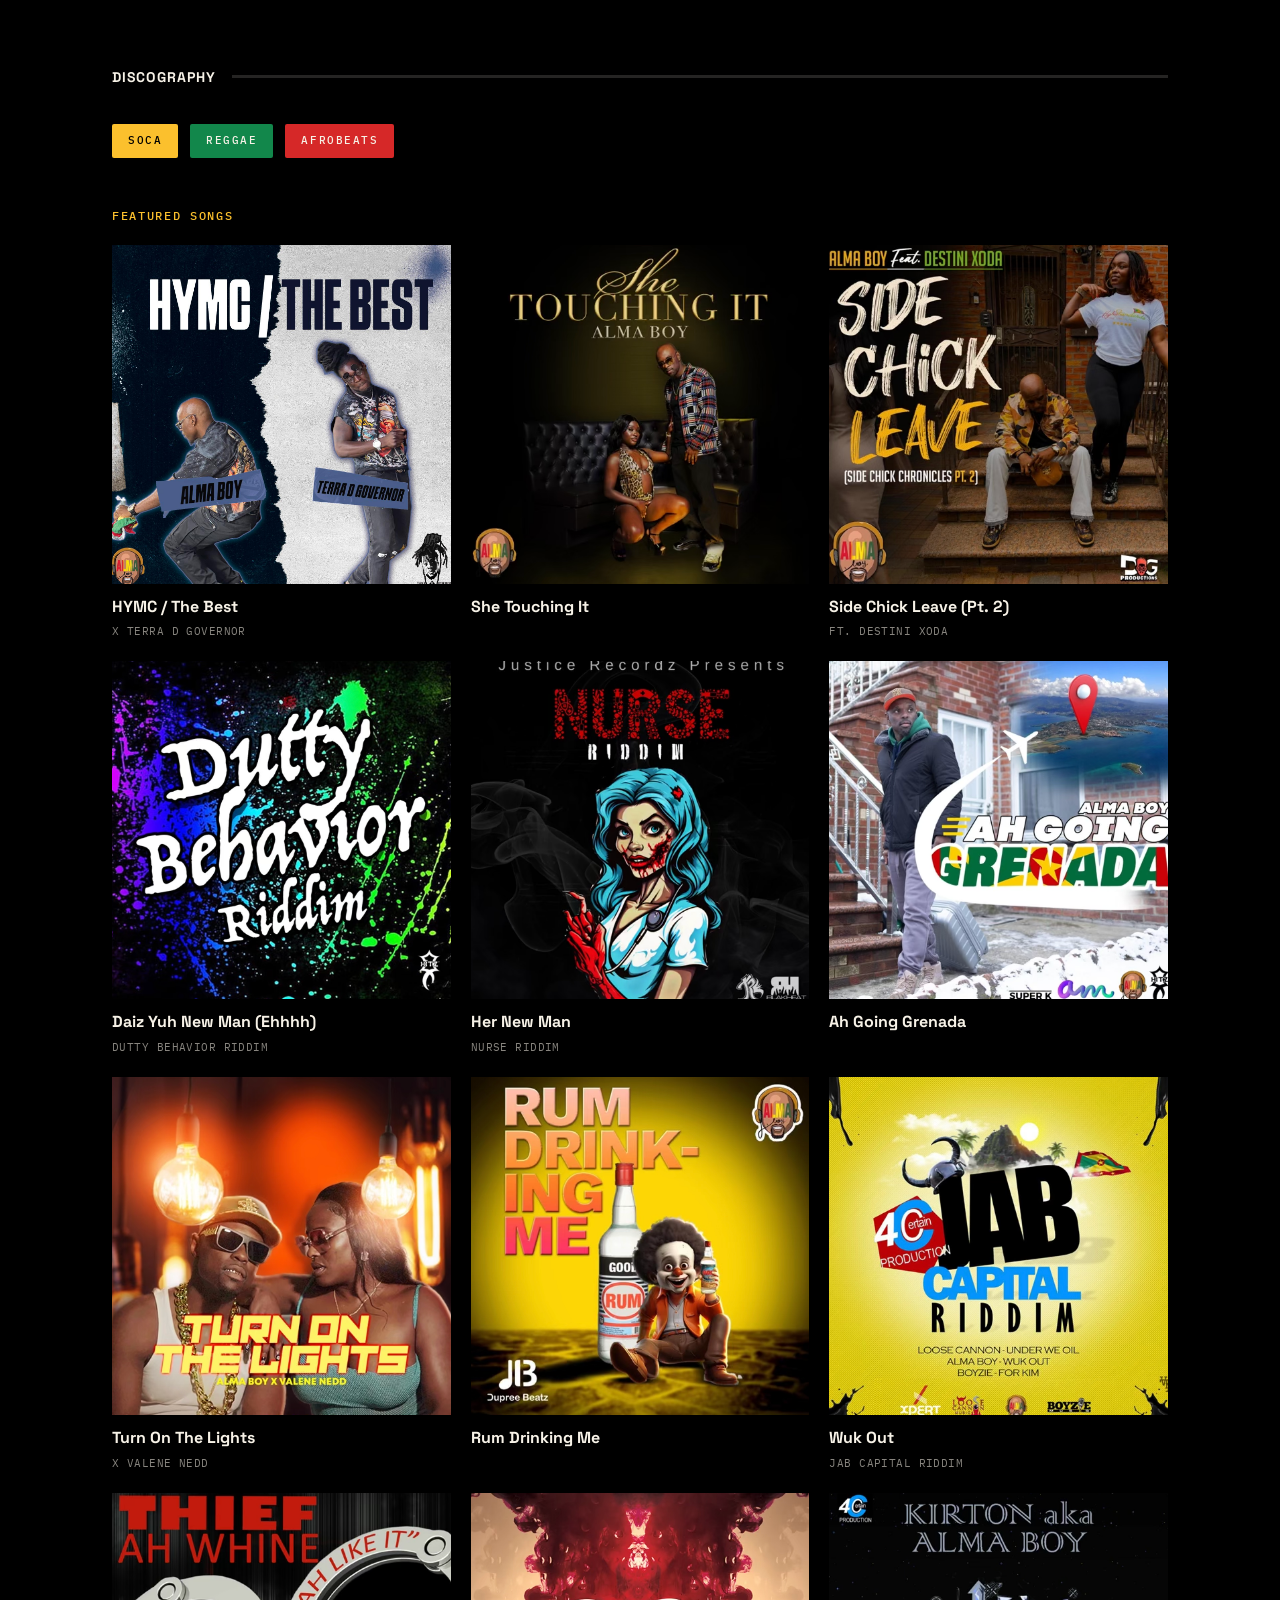
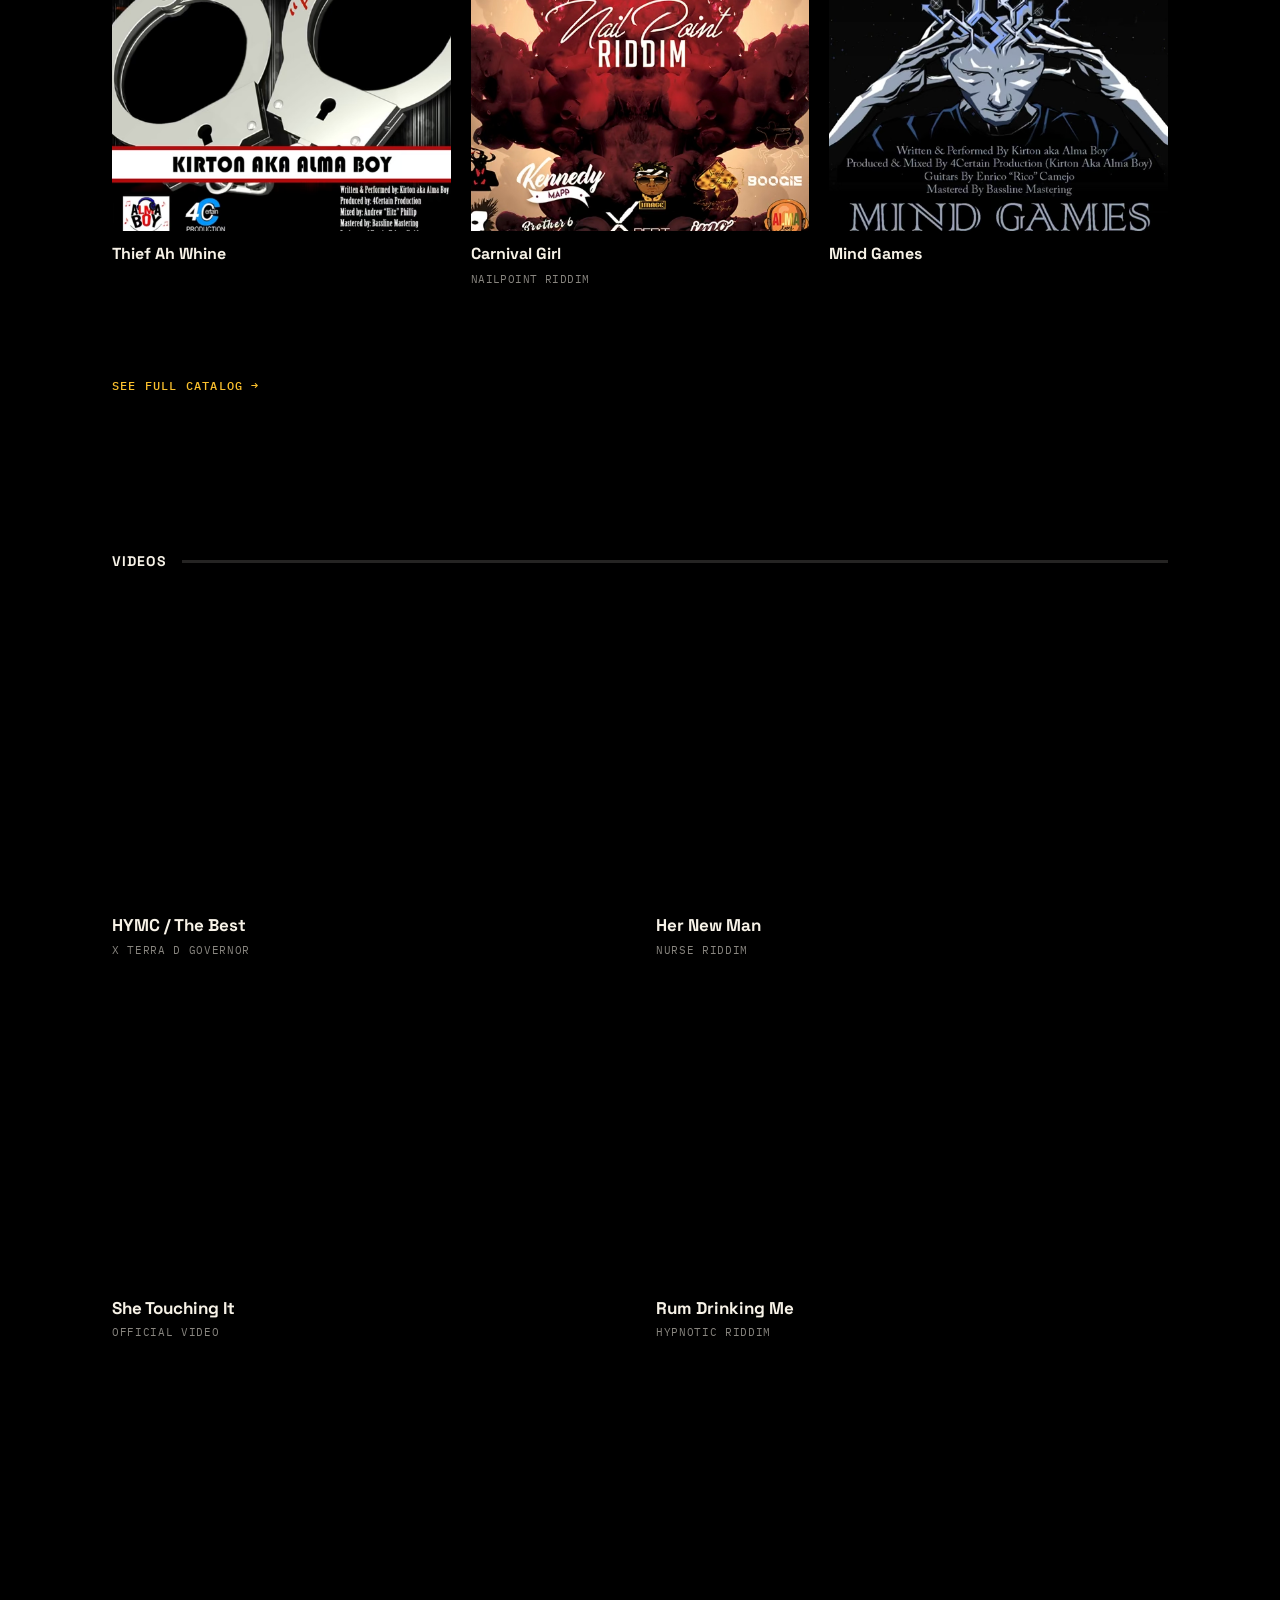
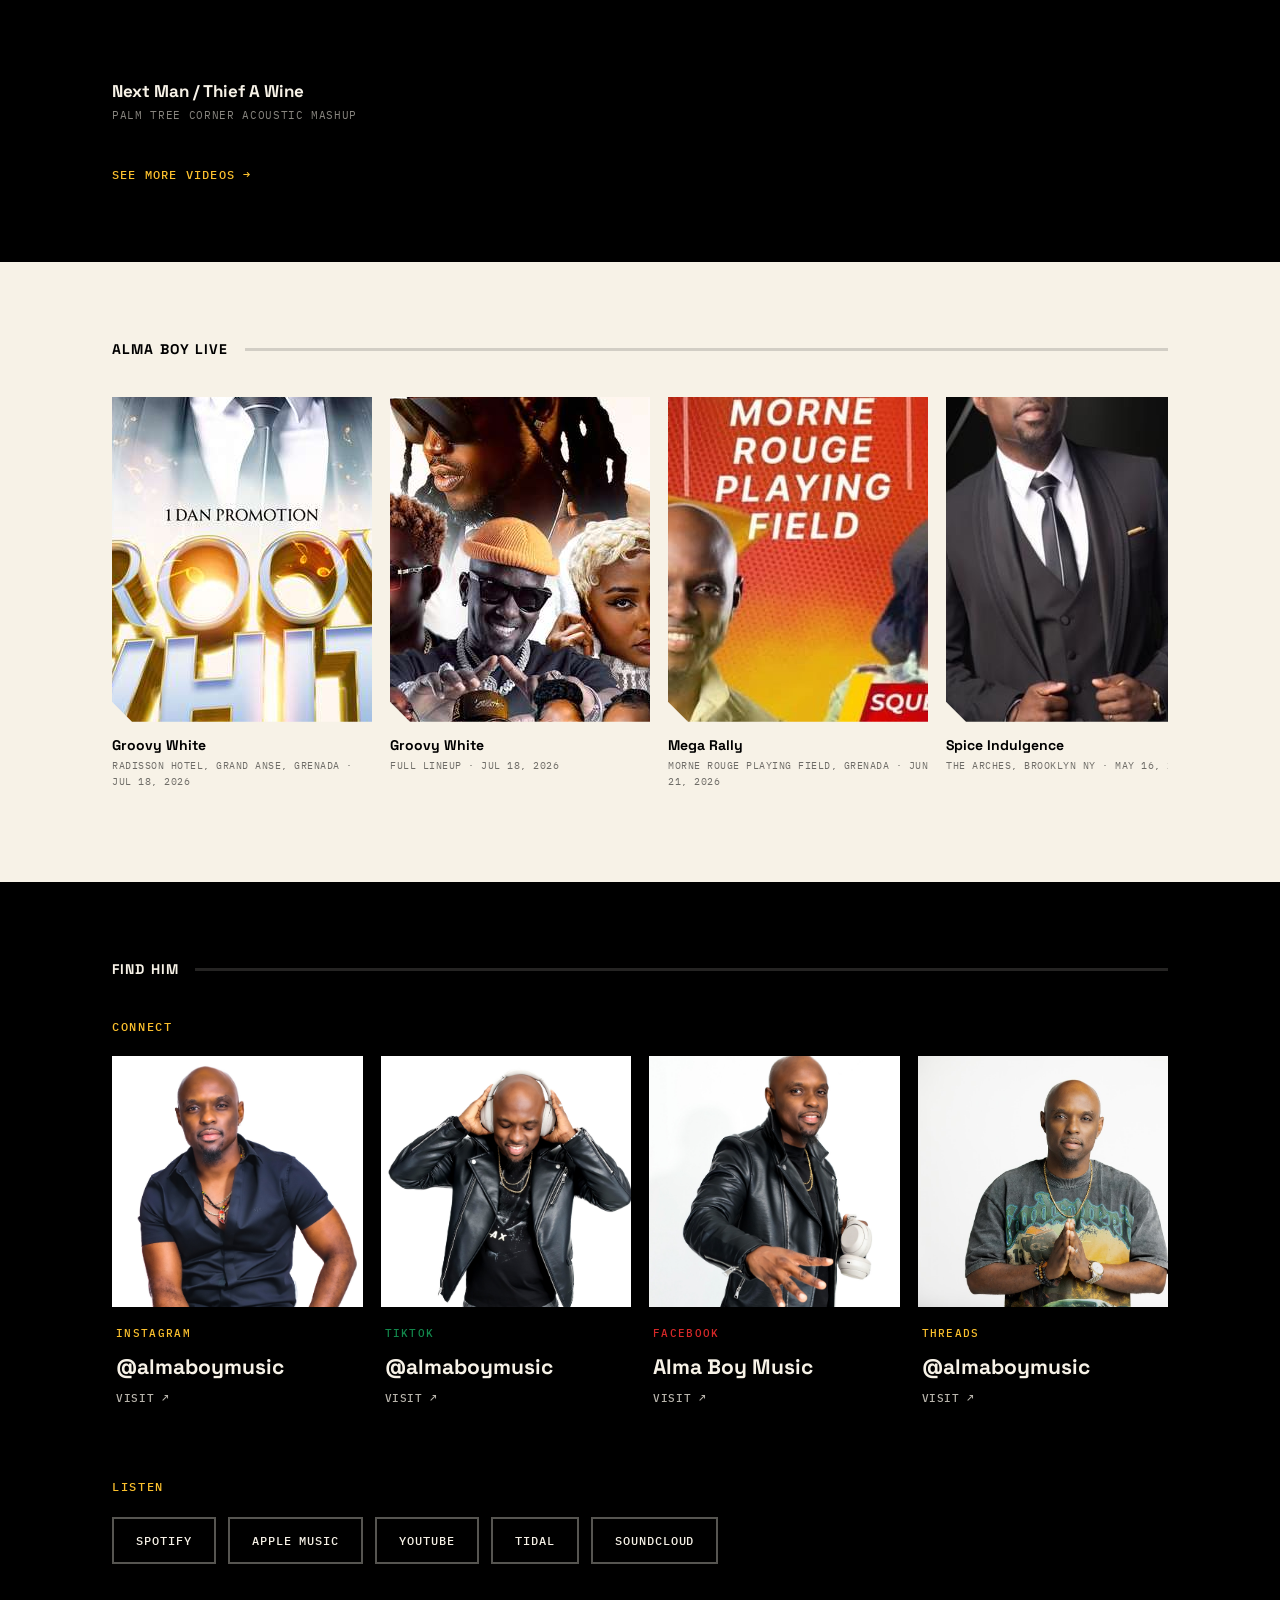
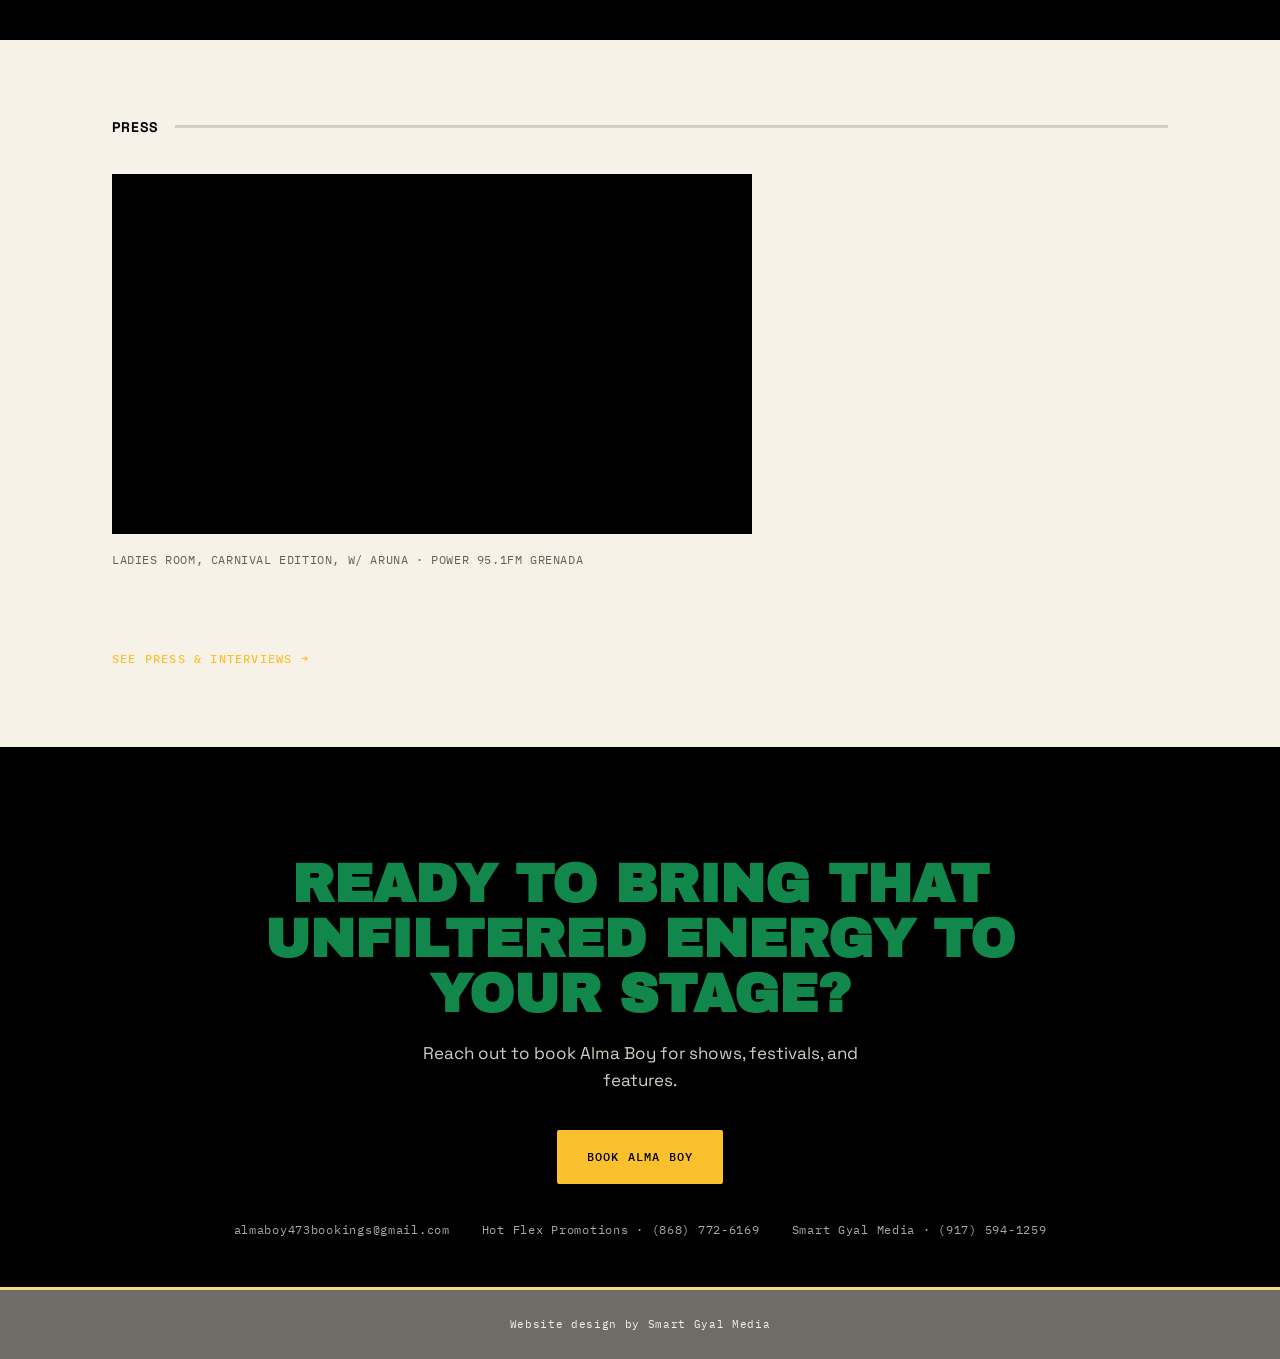
==== commit de23a6ea: "corrected html & css files 7.6.26 Uploaded older version of files. Made corrections as needed." ====
--- a/index.html
+++ b/index.html
@@ -362,7 +362,7 @@
         </div>
 
         <div class="social-card">
-          <div class="social-photo"><img src="images/connect-4.JPG" alt="Alma Boy portrait"></div>
+          <div class="social-photo"><img src="images/connect-4.jpg" alt="Alma Boy portrait"></div>
           <div class="social-info">
             <span class="platform" style="color:var(--gold);">Threads</span>
             <span class="handle">@almaboymusic</span>
--- a/css/style.css
+++ b/css/style.css
@@ -619,12 +619,13 @@
 
 .live-carousel .flyer-frame {
   aspect-ratio: 4 / 5;
-  background: var(--black);
+  background: var(--cream);
   overflow: hidden;
   display: flex;
   align-items: center;
   justify-content: center;
   clip-path: polygon(0 0, 100% 0, 100% 100%, 20px 100%, 0 calc(100% - 20px));
+}
 }
 
 .live-carousel .flyer-frame img {
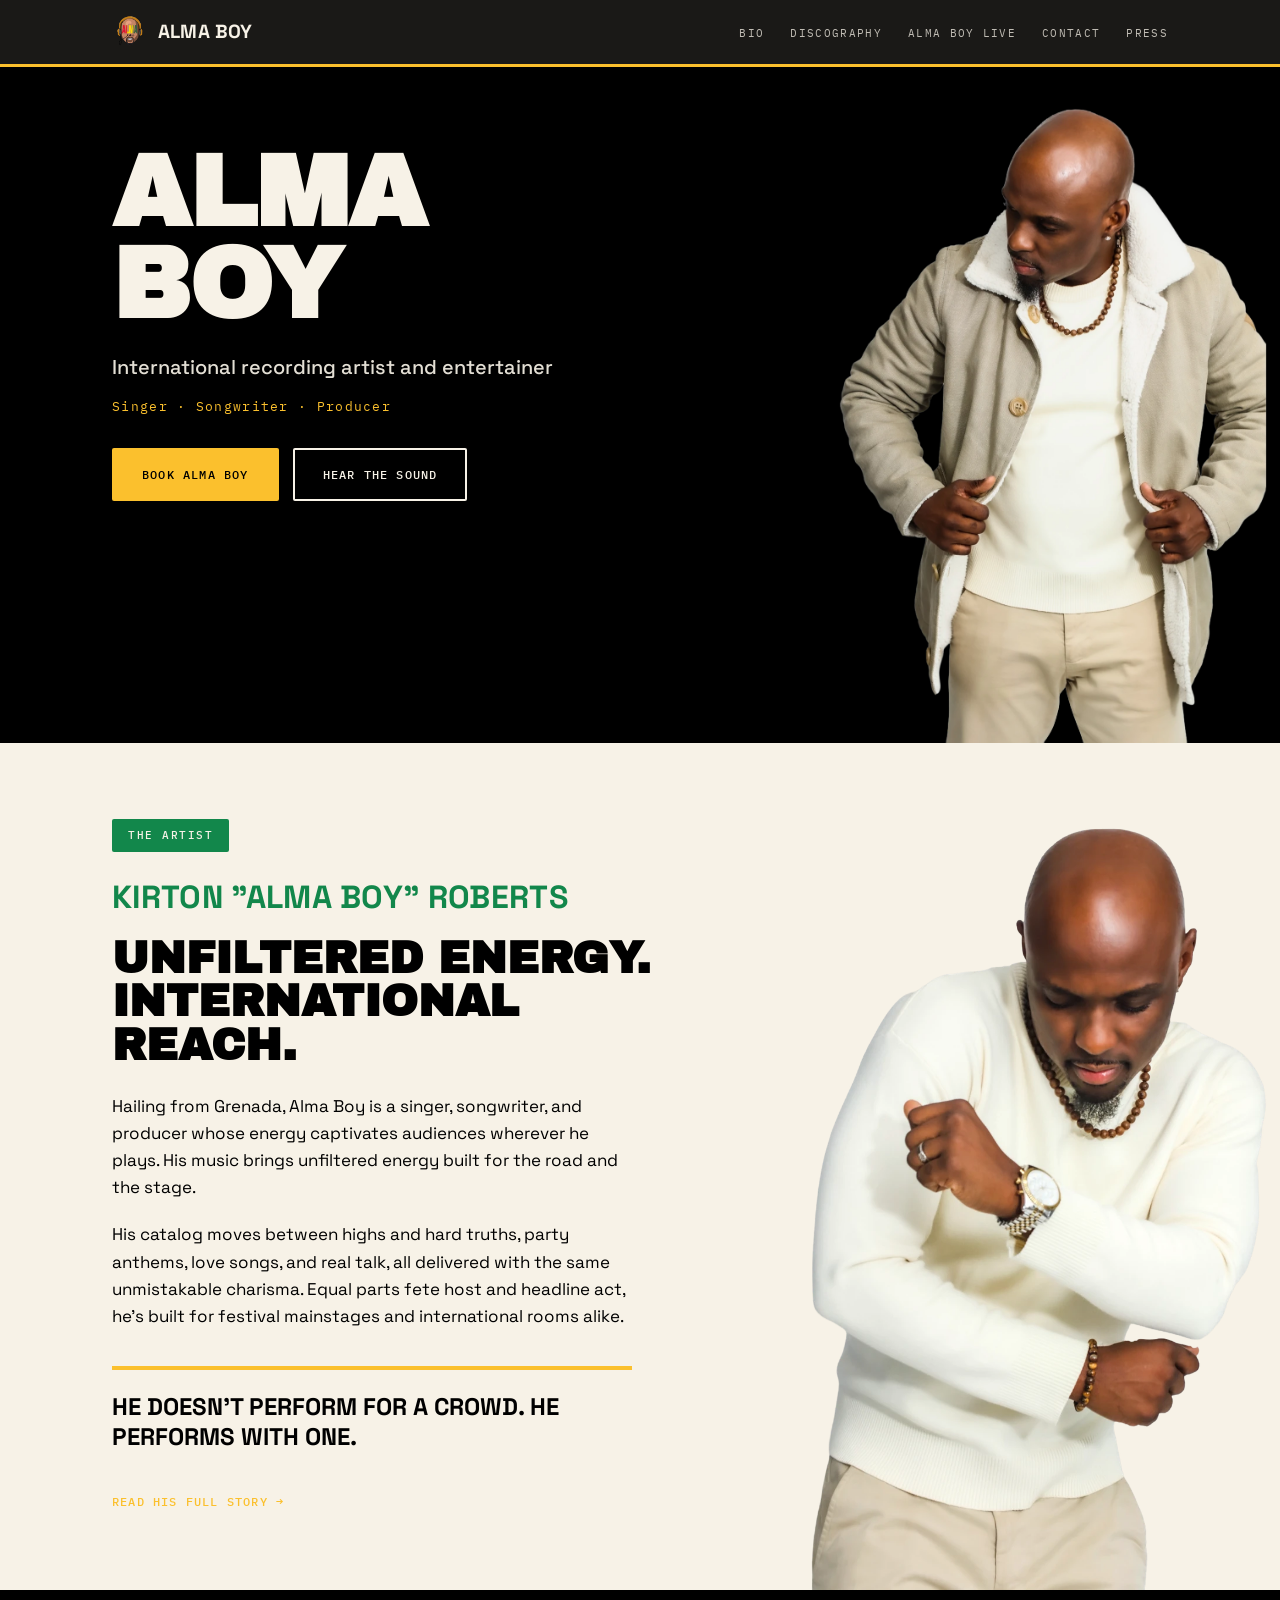
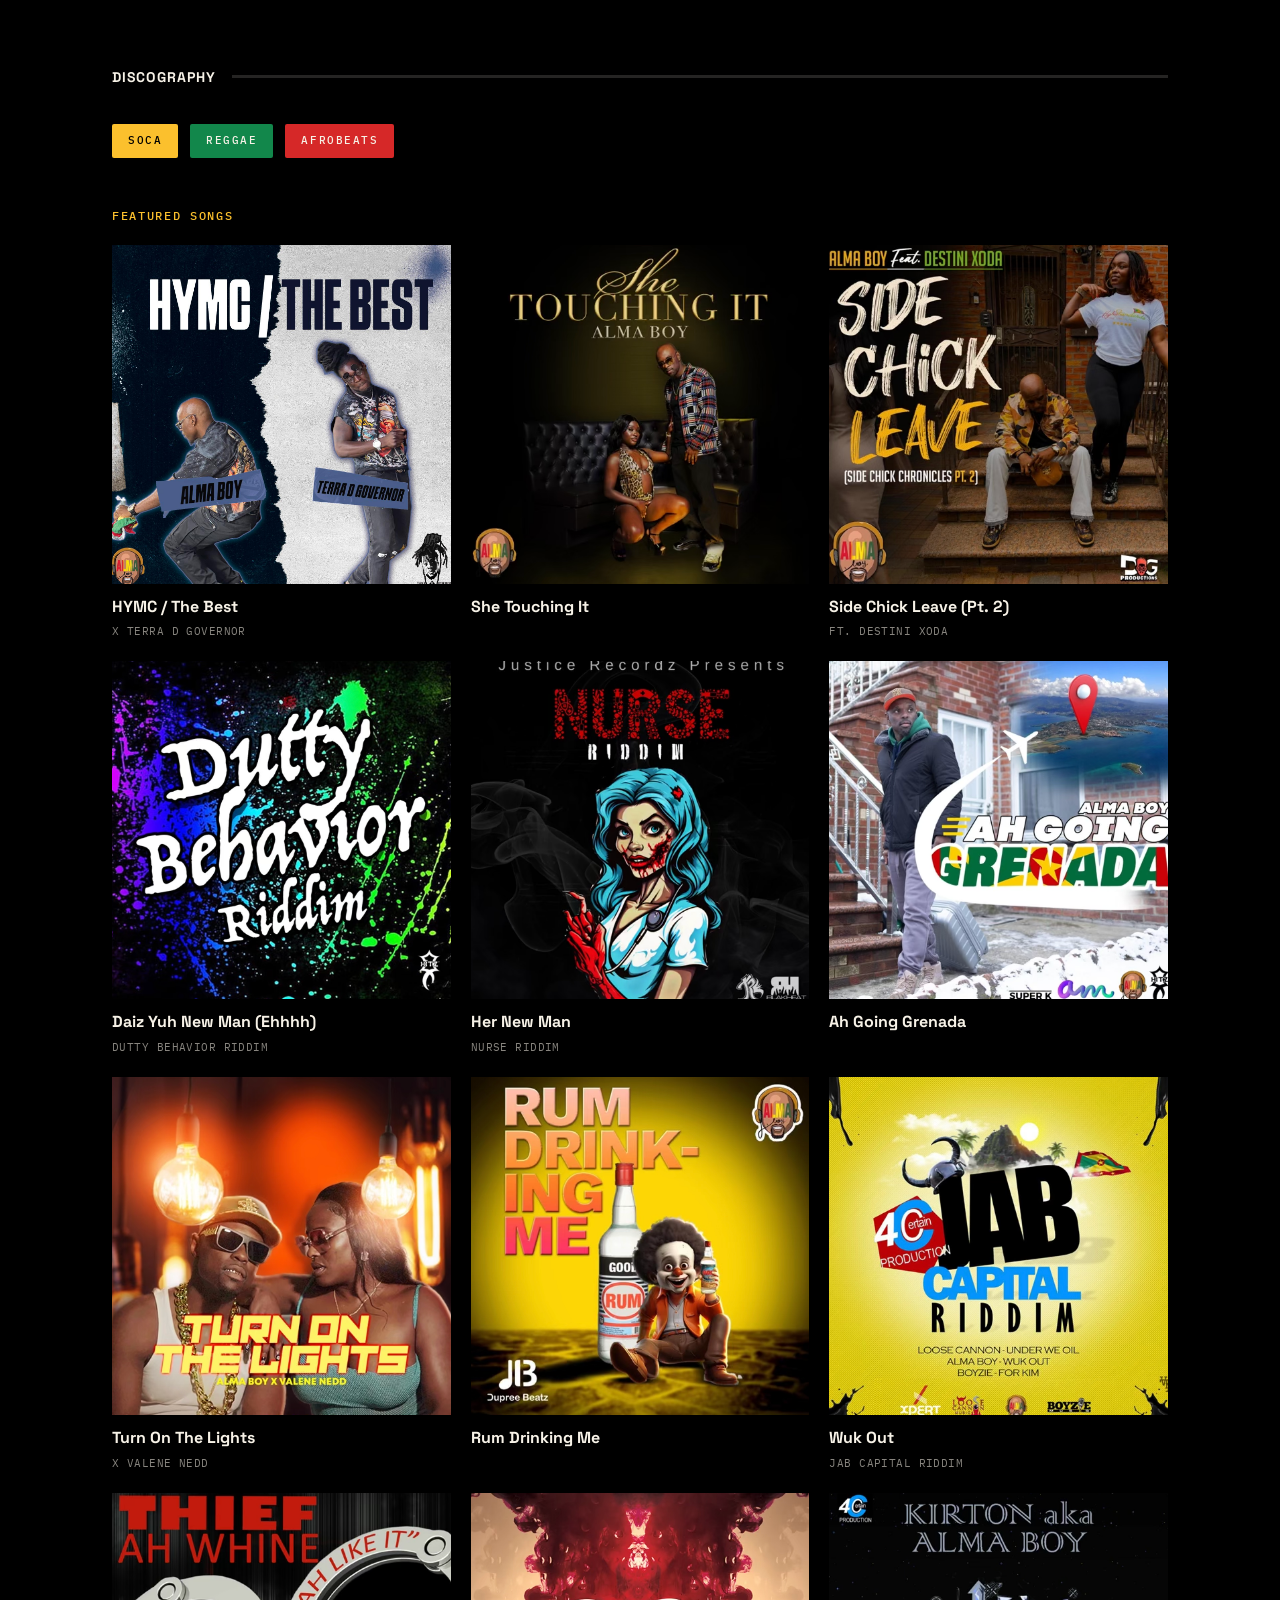
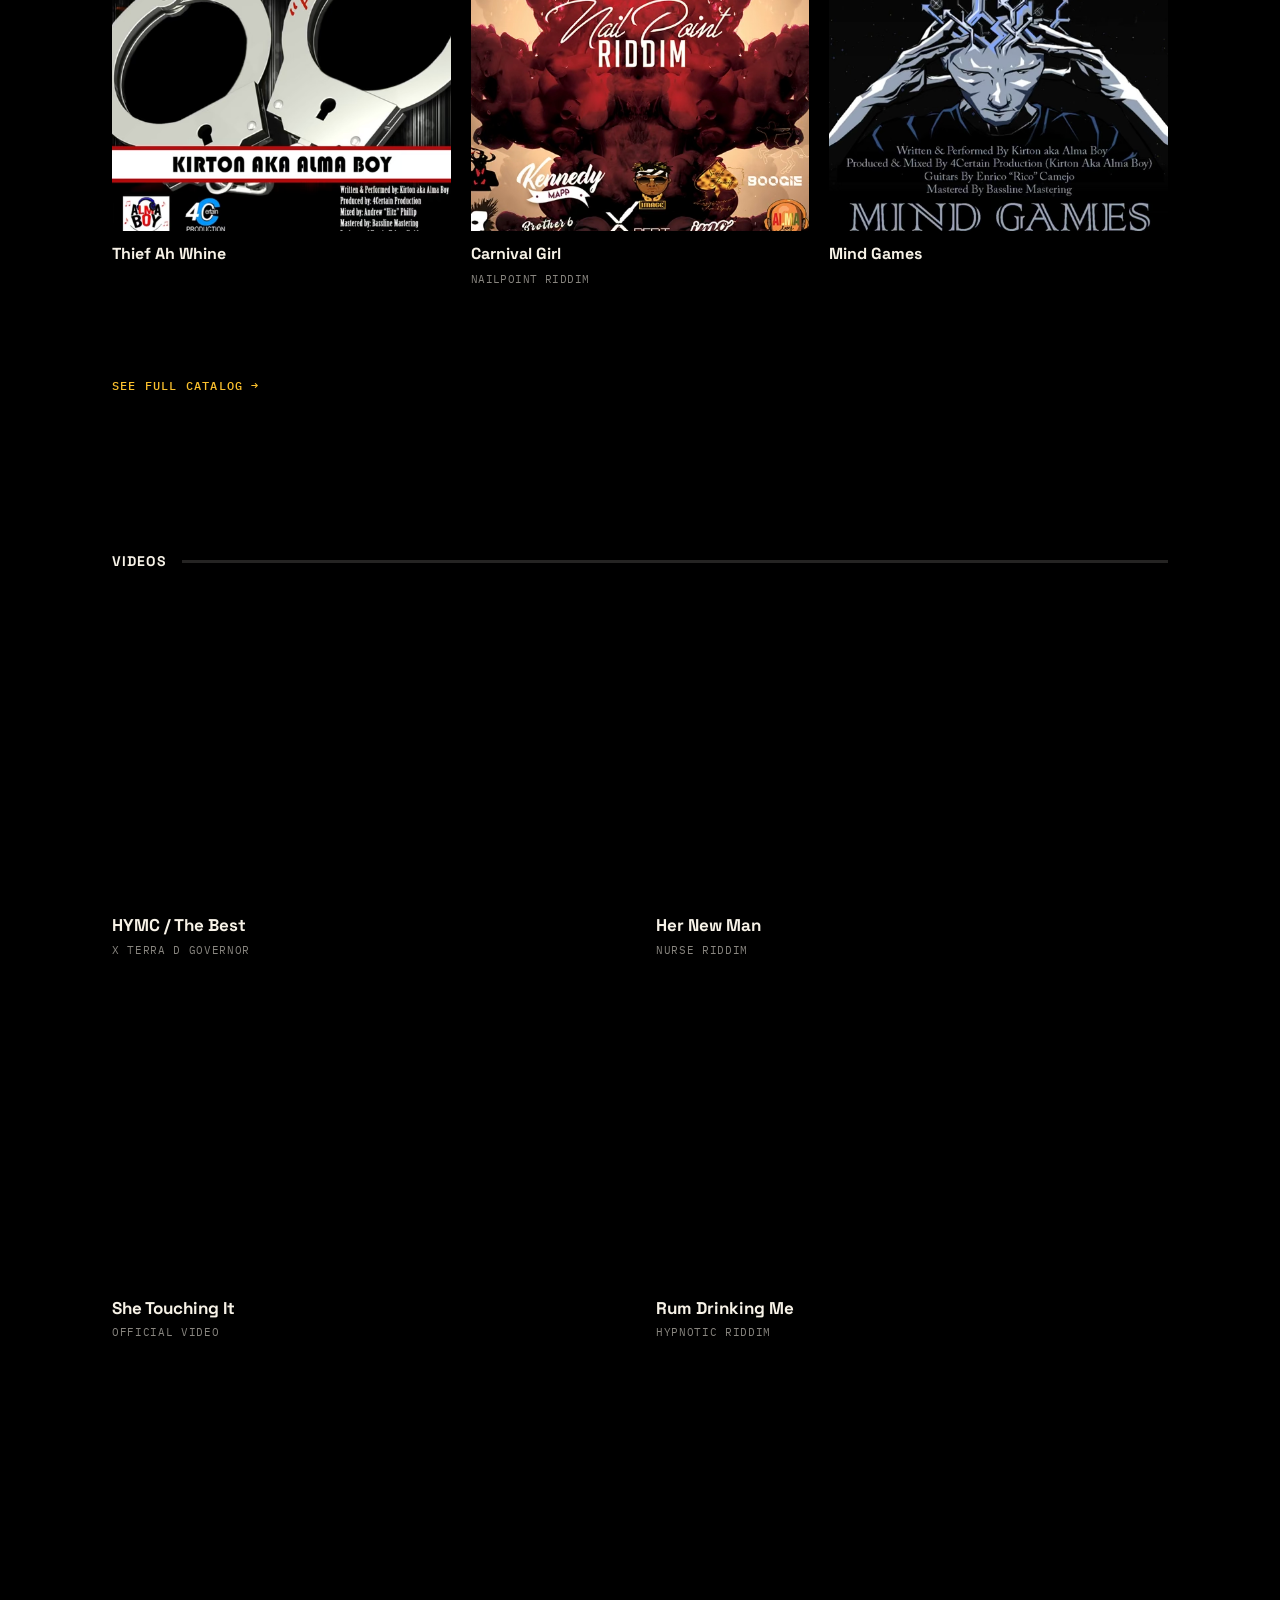
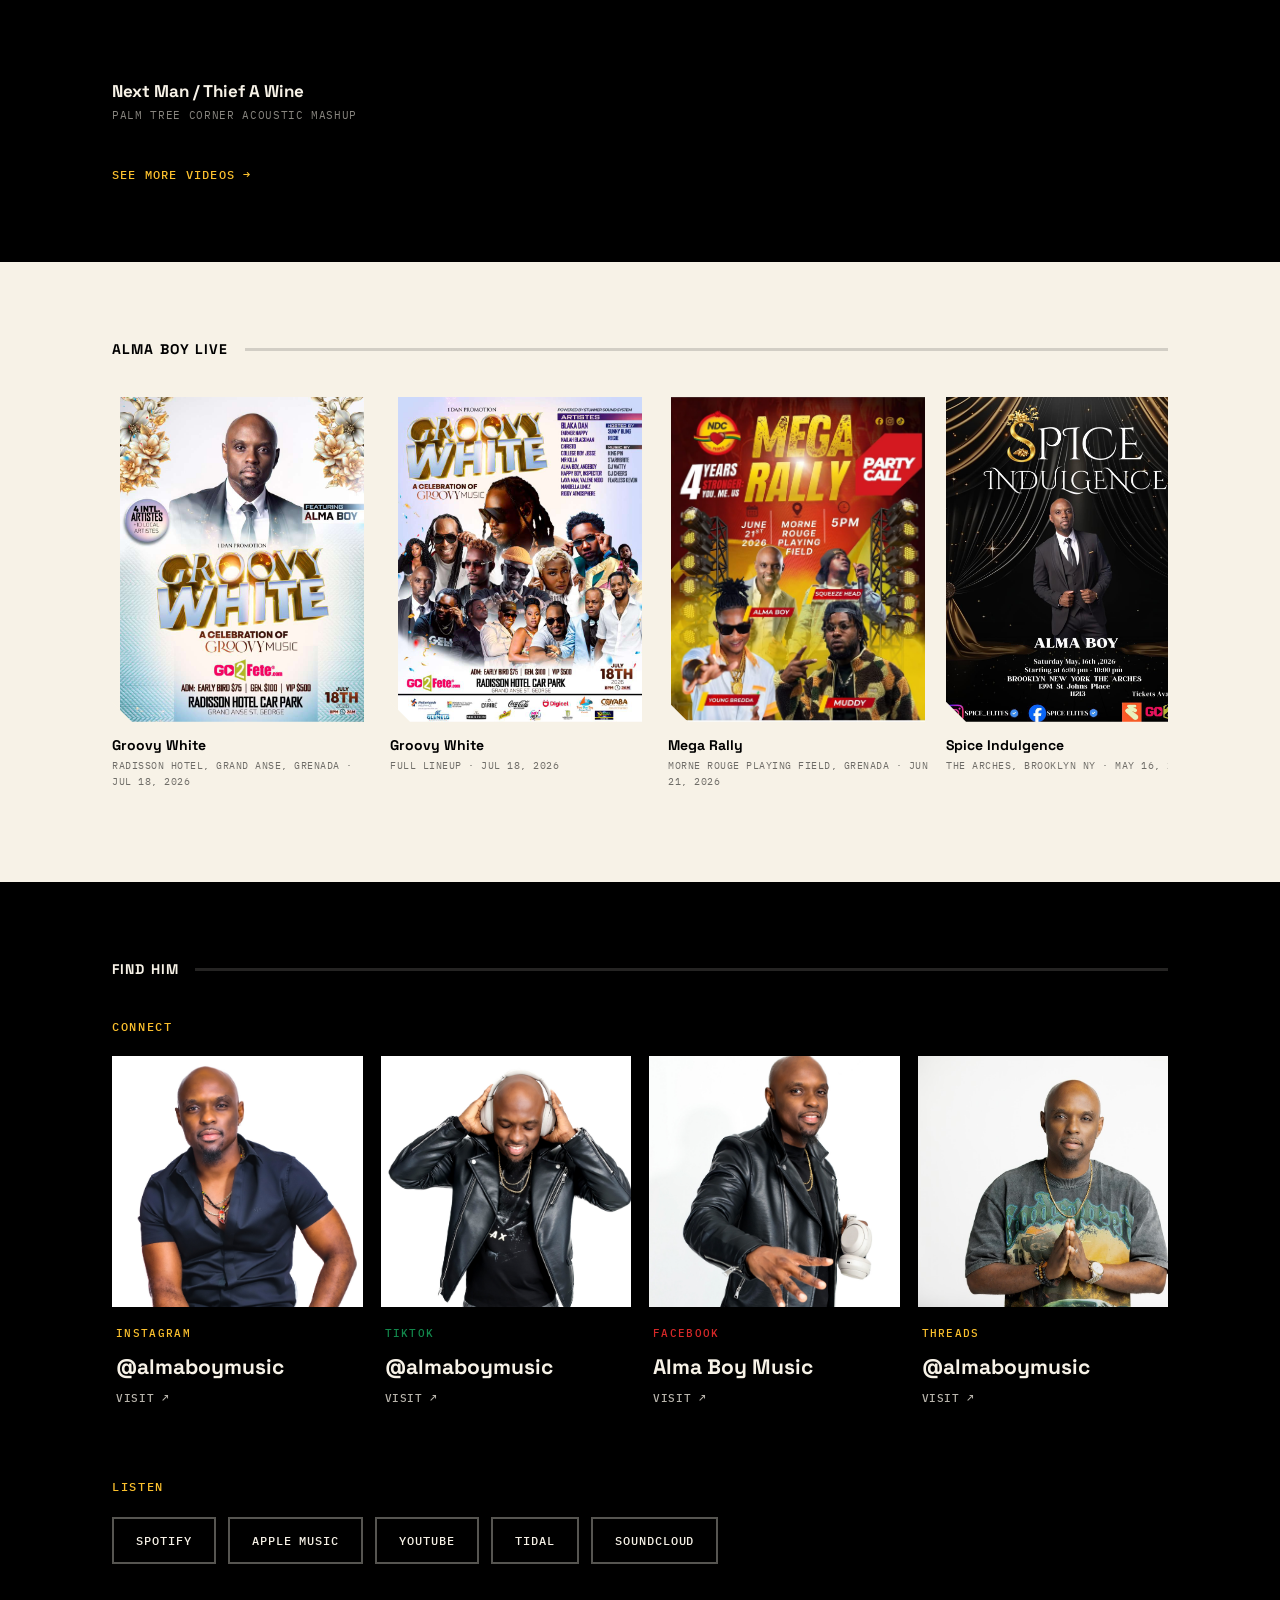
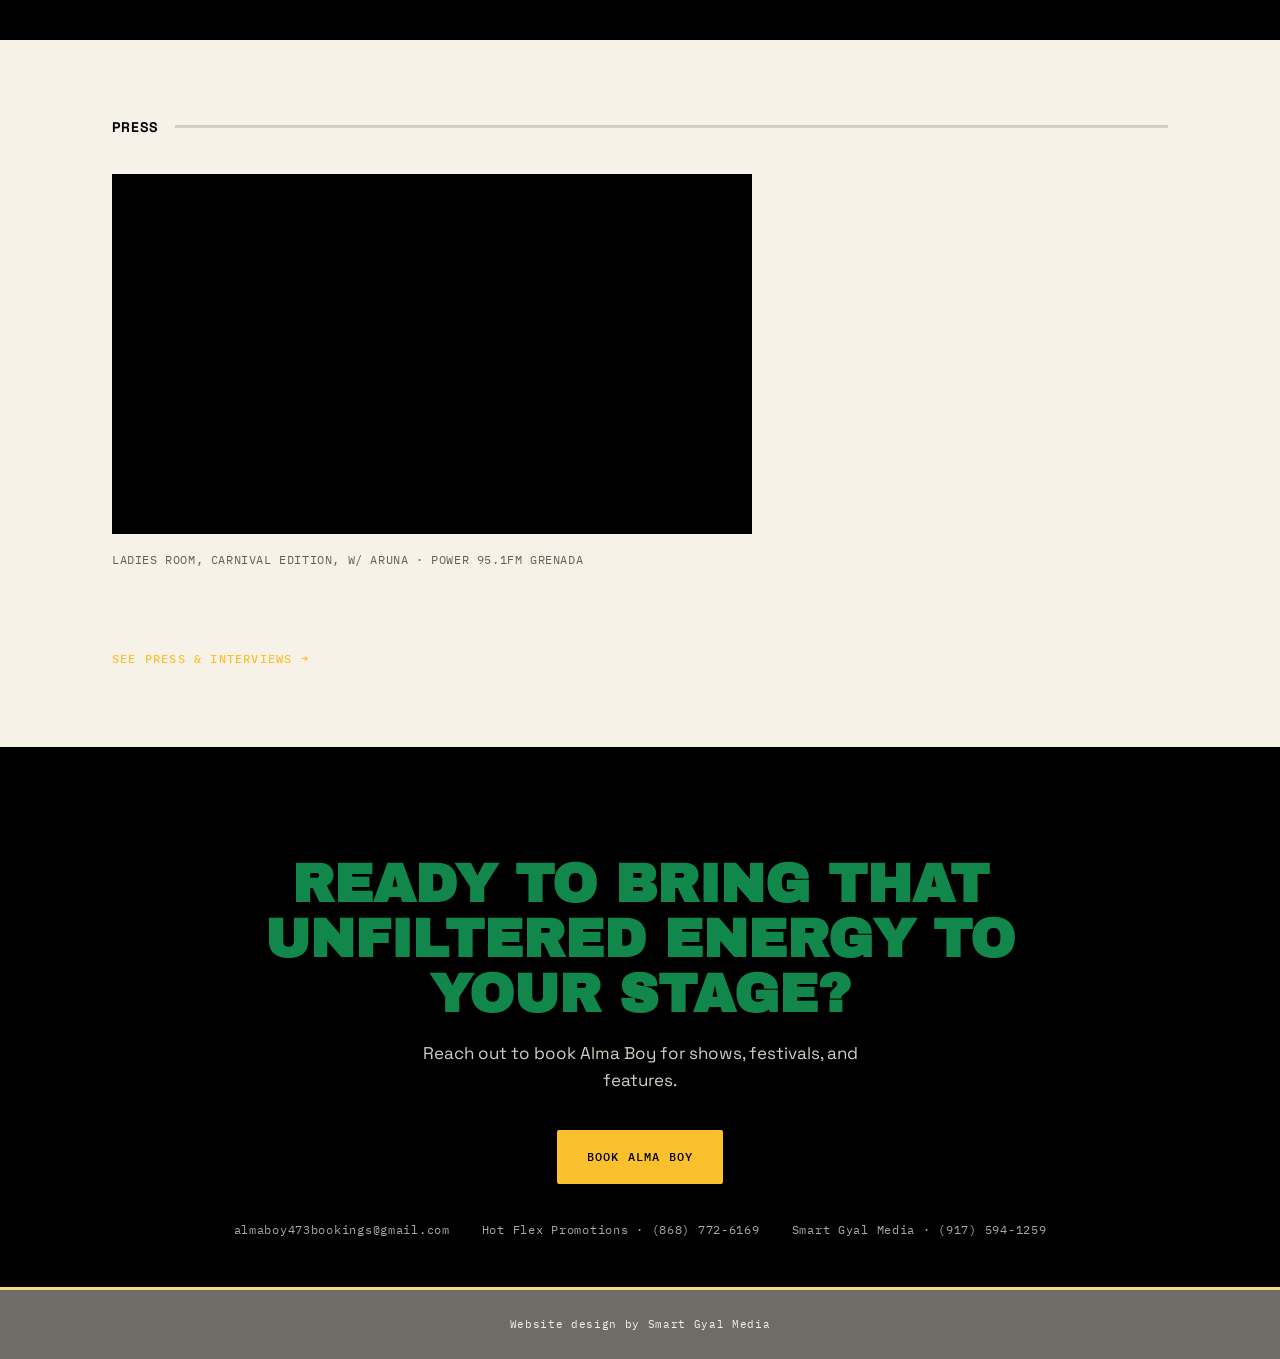
==== commit ffb0976d: "Update updates to mobile navigation" ====
--- a/index.html
+++ b/index.html
@@ -38,6 +38,18 @@
         <li><a href="press.html">Press</a></li>
       </ul>
 
+      <button class="nav-toggle" id="navToggle" aria-label="Open menu" aria-expanded="false">
+        <span></span><span></span><span></span>
+      </button>
+
+    </div>
+
+    <div class="mobile-menu" id="mobileMenu">
+      <a href="bio.html">Bio</a>
+      <a href="discography.html">Discography</a>
+      <a href="#live">Alma Boy Live</a>
+      <a href="contact.html">Contact</a>
+      <a href="press.html">Press</a>
     </div>
   </nav>
 
@@ -439,7 +451,7 @@
 
 
   <!-- ============================================================
-       SCRIPT — press photos carousel prev/next buttons
+       SCRIPT - press photos carousel prev/next buttons
        ============================================================ -->
 
   <script>
@@ -460,5 +472,22 @@
     })();
   </script>
 
+<!-- ============================================================
+       SCRIPT - mobile nav toggle
+       ============================================================ -->
+
+  <script>
+    (function () {
+      var toggle = document.getElementById('navToggle');
+      var menu = document.getElementById('mobileMenu');
+      if (toggle && menu) {
+        toggle.addEventListener('click', function () {
+          menu.classList.toggle('open');
+          toggle.setAttribute('aria-expanded', menu.classList.contains('open'));
+        });
+      }
+    })();
+  </script>
+
 </body>
 </html>
--- a/css/style.css
+++ b/css/style.css
@@ -592,7 +592,7 @@
 
 
 /* ==========================================================================
-   ALMA BOY LIVE SECTION
+   ALMA BOY LIVE SECTION (FLYERS)
    Horizontal carousel of event flyers.
    ========================================================================== */
 
@@ -625,7 +625,6 @@
   align-items: center;
   justify-content: center;
   clip-path: polygon(0 0, 100% 0, 100% 100%, 20px 100%, 0 calc(100% - 20px));
-}
 }
 
 .live-carousel .flyer-frame img {
@@ -955,6 +954,73 @@
   opacity: 1;
 }
 
+/* ==========================================================================
+   GALLERY CAROUSEL
+   Shared horizontal-scroll pattern used by the Press page's photo
+   carousel (and previously the homepage too, before that became a
+   single featured video instead).
+   ========================================================================== */
+
+.gallery-carousel {
+  display: flex;
+  gap: 18px;
+  overflow-x: auto;
+  scroll-snap-type: x mandatory;
+  padding-bottom: 10px;
+  scrollbar-width: none;
+}
+
+.gallery-carousel::-webkit-scrollbar { display: none; }
+
+.gallery-carousel .slide {
+  flex: 0 0 auto;
+  width: 280px;
+  aspect-ratio: 2 / 3;
+  scroll-snap-align: start;
+  overflow: hidden;
+  clip-path: polygon(0 0, 100% 0, 100% 100%, 24px 100%, 0 calc(100% - 24px));
+}
+
+.gallery-carousel img {
+  width: 100%;
+  height: 100%;
+  object-fit: cover;
+  display: block;
+}
+
+.carousel-controls {
+  display: flex;
+  align-items: center;
+  justify-content: space-between;
+  gap: 16px;
+  margin-top: 22px;
+}
+
+.carousel-arrows {
+  display: flex;
+  gap: 12px;
+}
+
+.carousel-btn {
+  width: 46px;
+  height: 46px;
+  border: 2px solid var(--black);
+  background: transparent;
+  color: var(--black);
+  display: flex;
+  align-items: center;
+  justify-content: center;
+  cursor: pointer;
+  font-size: 18px;
+  transition: transform 0.15s ease;
+}
+
+.carousel-btn:hover { transform: translateY(-2px); }
+
+@media (max-width: 600px) {
+  .gallery-carousel .slide { width: 220px; }
+}
+
 /* Press coverage list.
    Read/Watch link sits stacked under the source, not off to the right,
    and stays gold at rest (not just on hover) so it still reads clickable. */
@@ -1137,4 +1203,56 @@
 
 @media (max-width: 420px) {
   .disc-grid { grid-template-columns: repeat(2, 1fr); }
+}
+
+/* ==========================================================================
+   MOBILE NAV
+   Hamburger button + dropdown menu, only shown under 720px, same
+   breakpoint where the desktop nav-links already disappear.
+   ========================================================================== */
+
+.nav-toggle {
+  display: none;
+  flex-direction: column;
+  justify-content: center;
+  gap: 5px;
+  width: 32px;
+  height: 32px;
+  background: none;
+  border: none;
+  cursor: pointer;
+  padding: 0;
+}
+
+.nav-toggle span {
+  display: block;
+  width: 100%;
+  height: 2px;
+  background: var(--cream);
+}
+
+.mobile-menu {
+  display: none;
+  flex-direction: column;
+  background: var(--black);
+  border-top: 1px solid rgba(247, 242, 231, 0.15);
+}
+
+.mobile-menu a {
+  padding: 16px 32px;
+  color: var(--cream);
+  text-decoration: none;
+  font-family: var(--font-mono);
+  font-size: 13px;
+  letter-spacing: 0.1em;
+  text-transform: uppercase;
+  border-bottom: 1px solid rgba(247, 242, 231, 0.08);
+}
+
+.mobile-menu.open {
+  display: flex;
+}
+
+@media (max-width: 720px) {
+  .nav-toggle { display: flex; }
 }
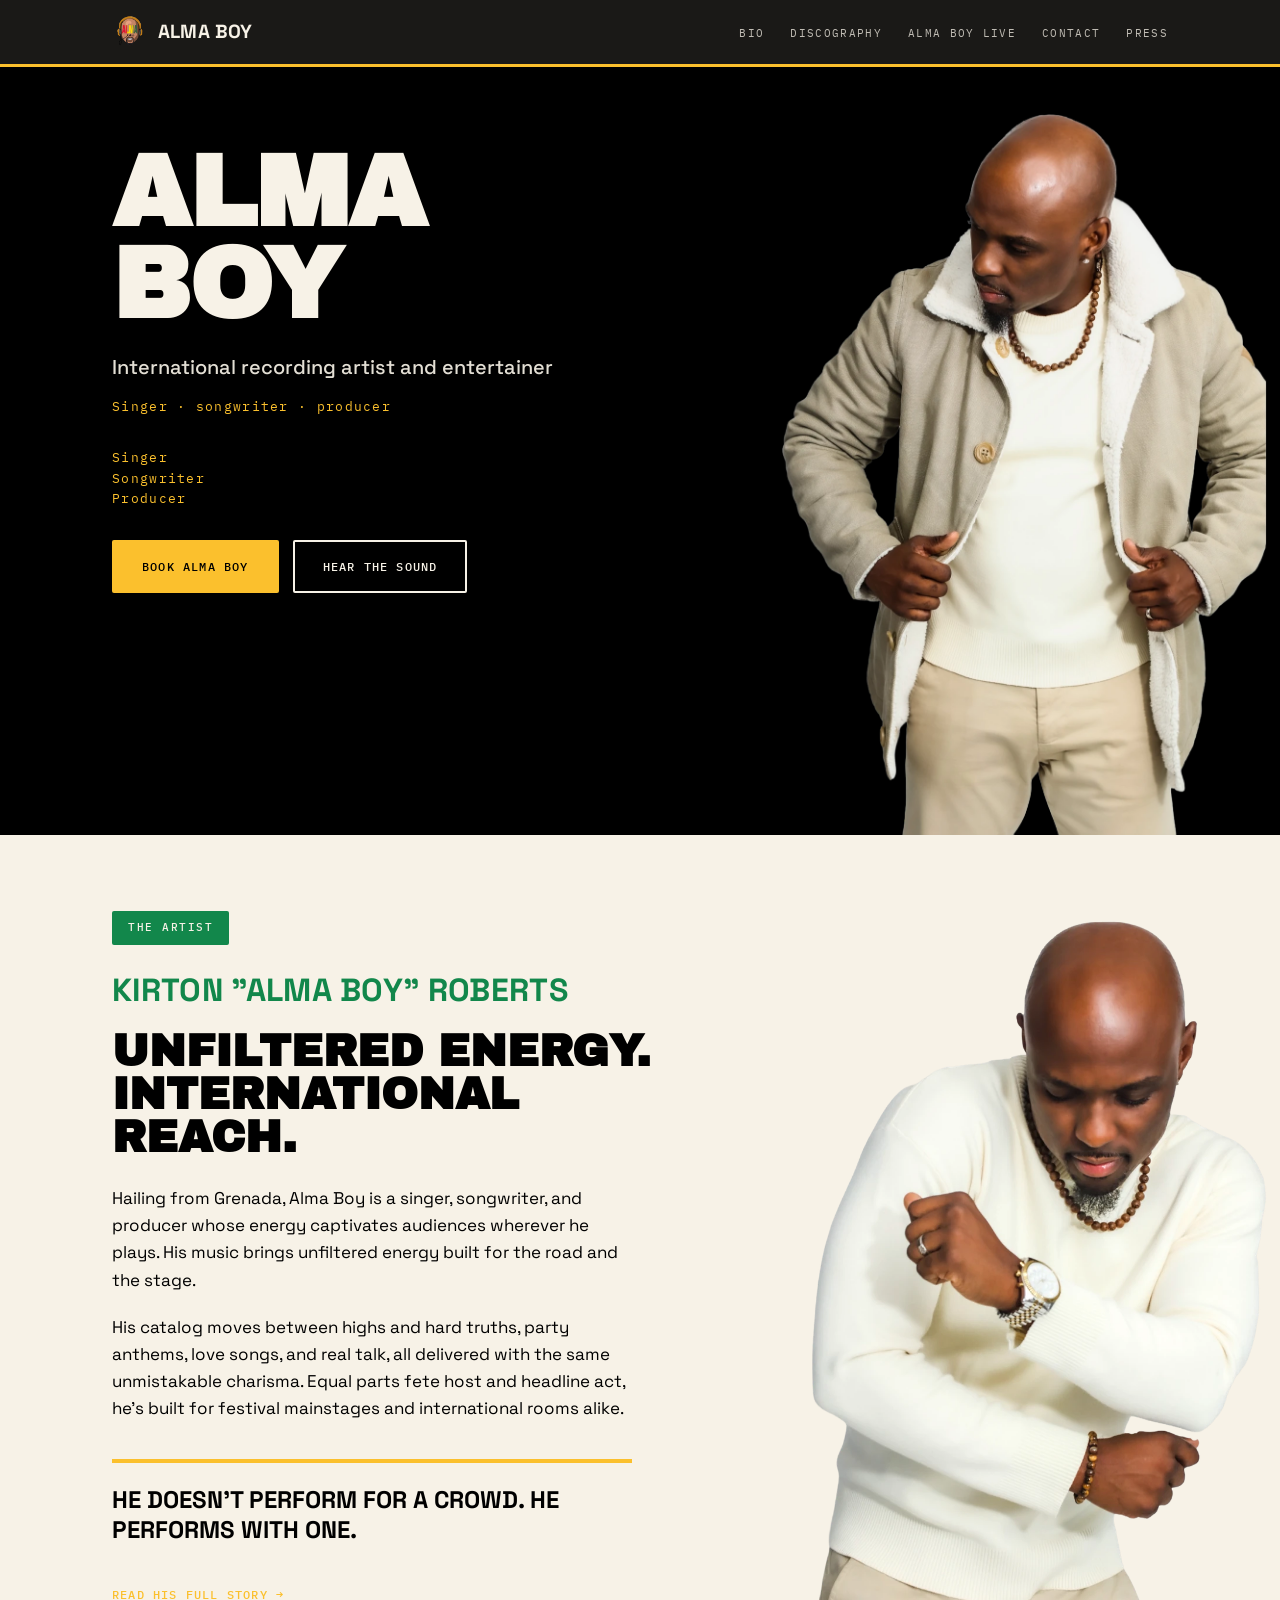
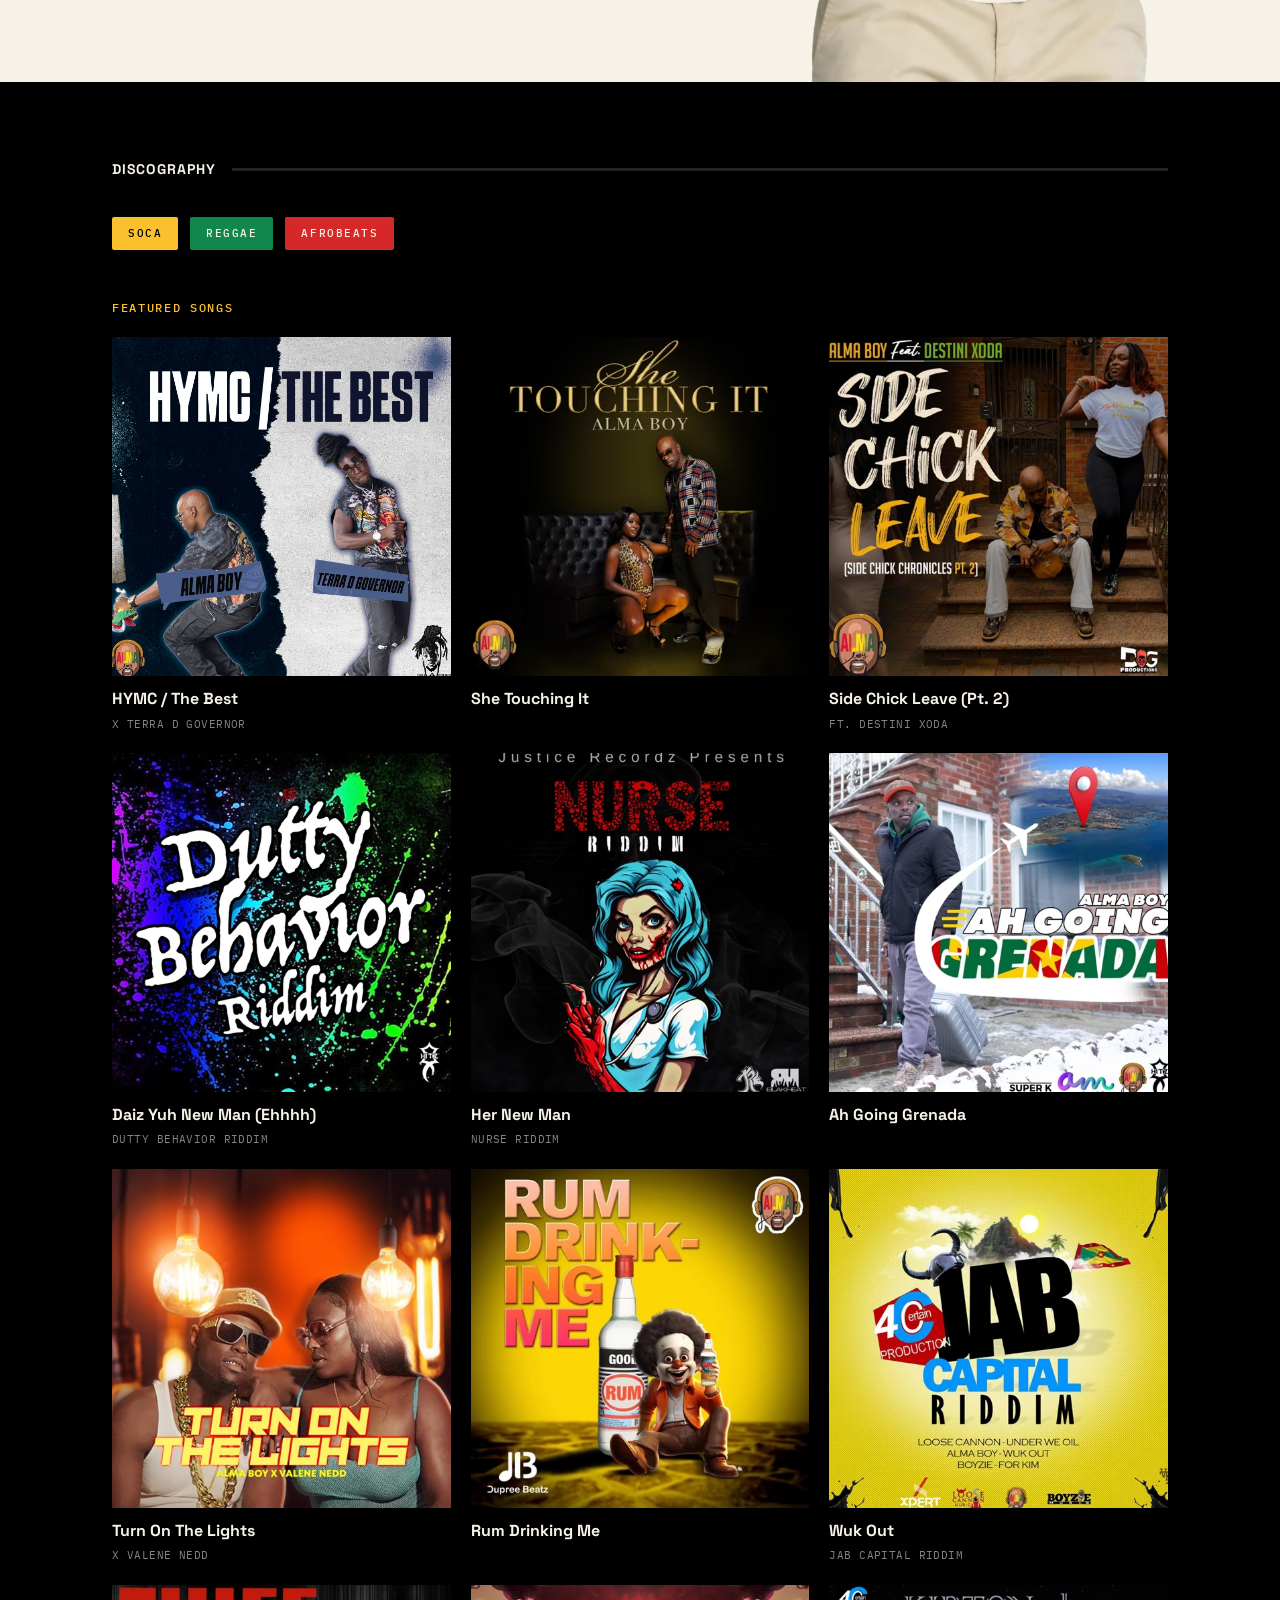
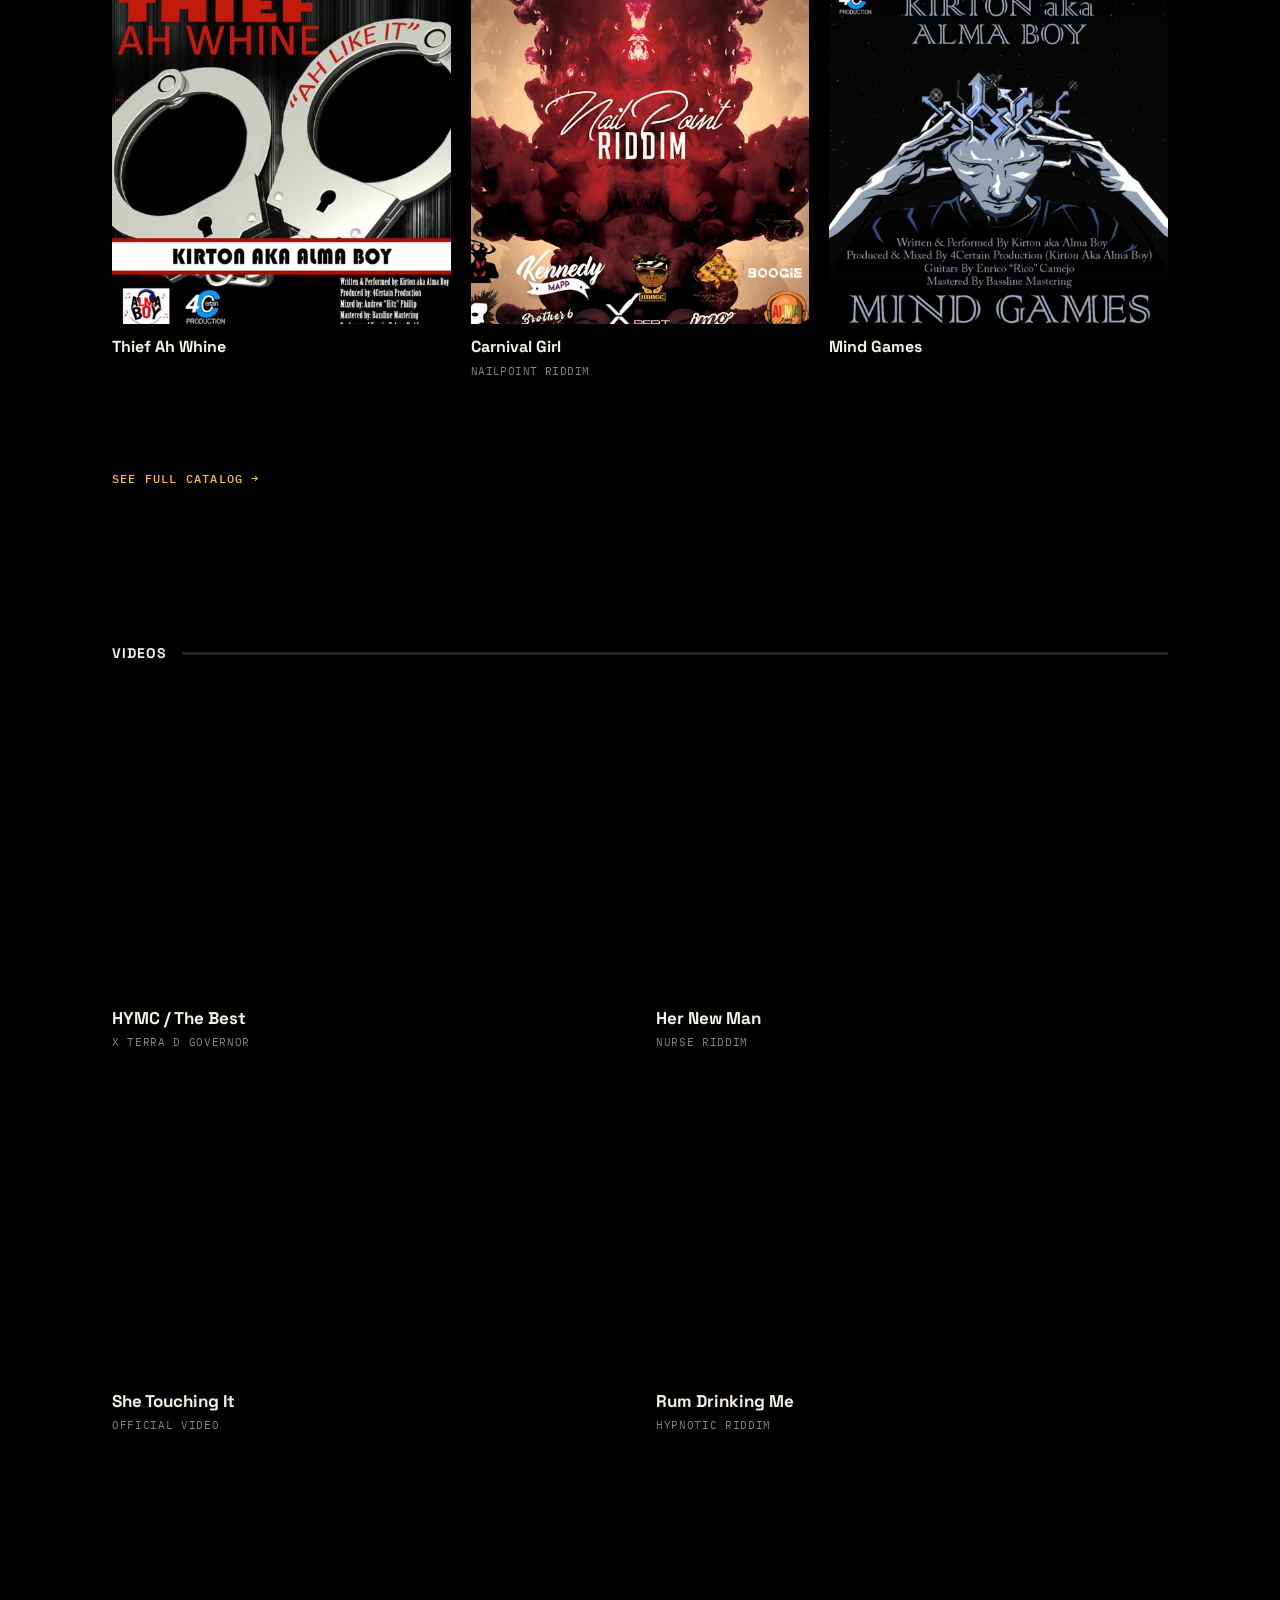
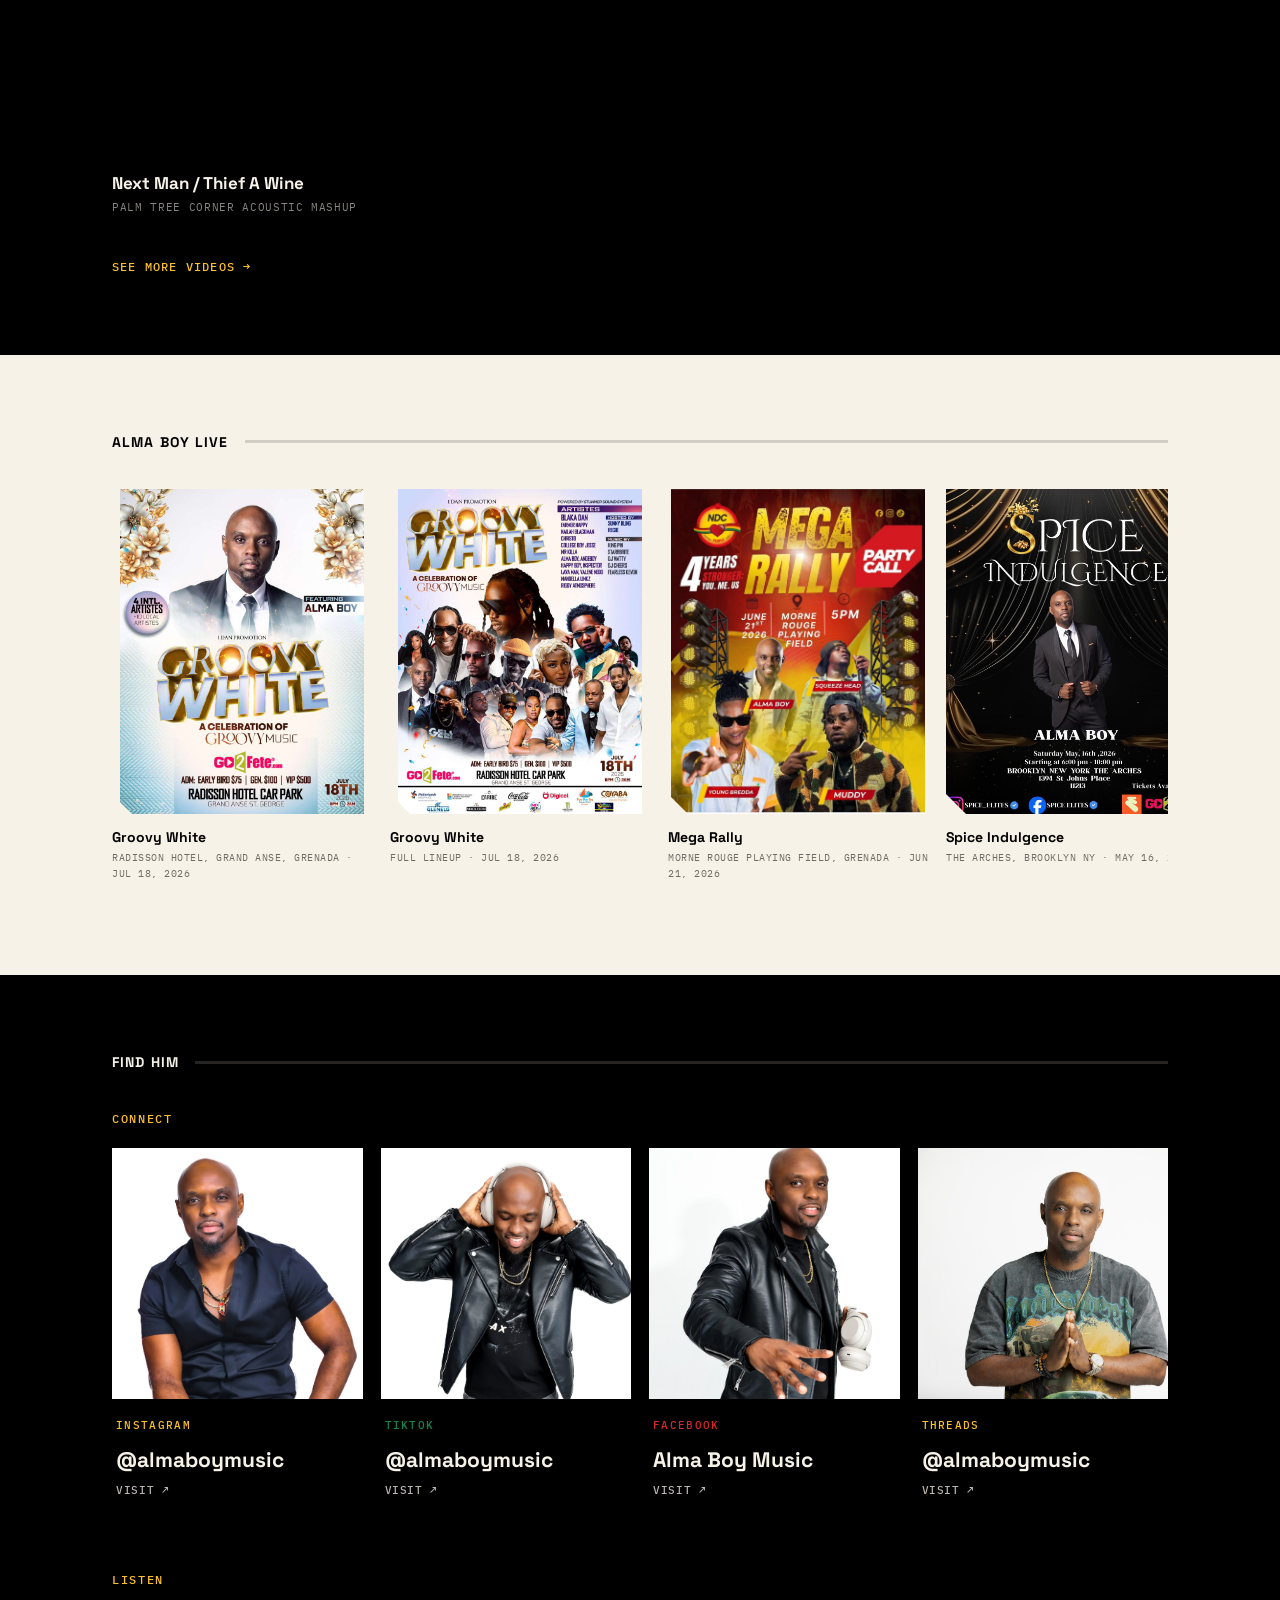
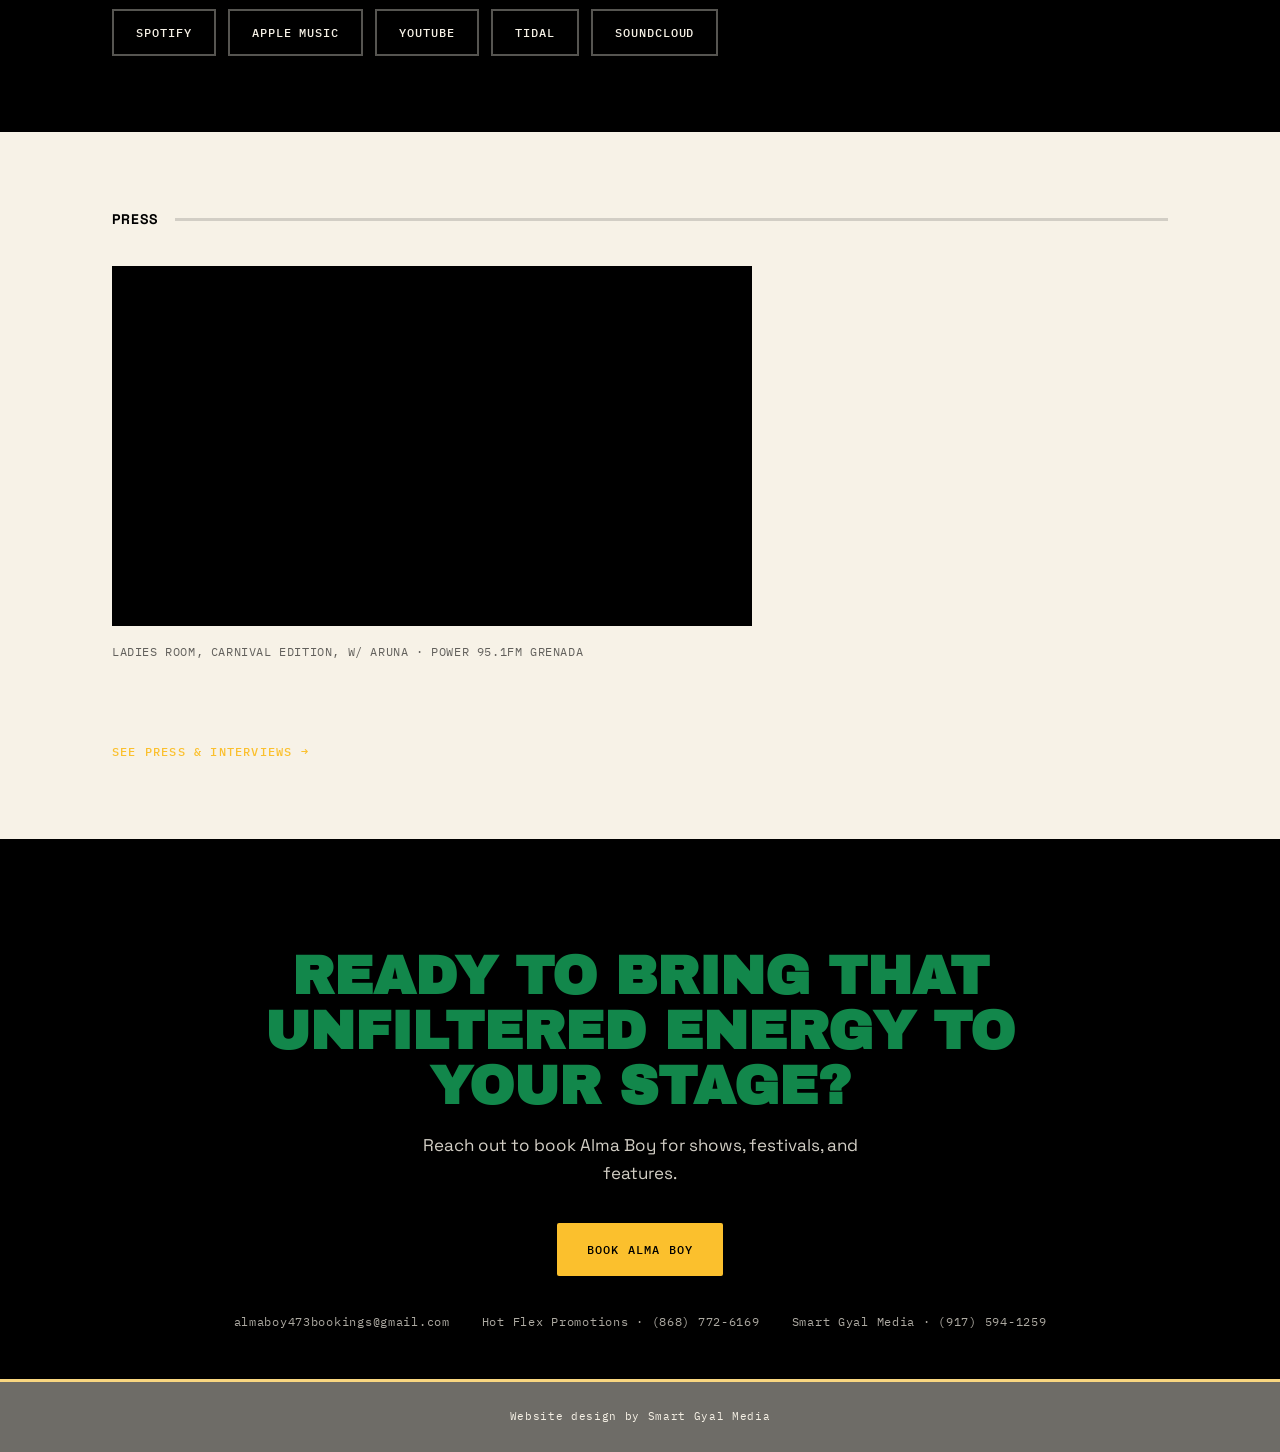
==== commit b763e787: "update - mobile hero section hide music player add mobile specific subheader" ====
--- a/index.html
+++ b/index.html
@@ -67,7 +67,8 @@
 
         <h1>Alma Boy</h1>
         <p class="hero-line">International recording artist and entertainer</p>
-        <p class="hero-sub">Singer &middot; Songwriter &middot; Producer</p>
+        <p class="hero-sub hero-sub-desktop">Singer &middot; songwriter &middot; producer</p>  <!--desktop subheader text-->
+        <p class="hero-sub hero-sub-mobile">Singer<br>Songwriter<br>Producer</p>               <!--mobile subheader text-->
 
         <div class="hero-ctas">
           <a href="#booking" class="btn btn-solid">Book Alma Boy</a>
--- a/css/style.css
+++ b/css/style.css
@@ -260,21 +260,66 @@
   margin-top: 18px;
 }
 
+/* ==========================================================================
+   HERO - Mobile
+   ========================================================================== */
+
 @media (max-width: 820px) {
+  .hero {
+    display: flex;
+    flex-direction: row;
+    align-items: flex-end;
+    gap: 10px;
+    padding: 24px 16px 0;
+  }
   .hero-cutout {
+    order: 2;
     position: static;
+    flex: 0 0 auto;
+    width: 30%;
+    max-width: 130px;
+    height: auto;
+  }
+  .hero-content {
+    order: 1;
+    flex: 1;
+    min-width: 0;
+    padding-bottom: 0;
+  }
+  .hero-text {
+    text-align: left;
+    margin: 0;
+  }
+  .hero h1 {
+    font-size: clamp(26px, 9vw, 34px);
+    white-space: nowrap;
+  }
+  .hero-line {
+    max-width: none;
+    font-size: 12px;
+  }
+  .hero-sub-desktop {
+    display: none;
+  }
+  .hero-sub-mobile {
     display: block;
-    height: auto;
-    width: 70%;
-    max-width: 320px;
-    margin: 0 auto;
+    max-width: none;
+    font-size: 12px;
+    line-height: 1.5;
   }
-  .hero-content { padding-bottom: 0; }
-  .hero-text { text-align: center; margin: 0 auto; }
-  .hero-line, .hero-sub { max-width: none; }
-  .hero-ctas { justify-content: center; }
-}
-
+  .hero-ctas {
+    flex-direction: column;
+    align-items: flex-start;
+    gap: 6px;
+  }
+  .hero-ctas .btn {
+    padding: 8px 14px;
+    font-size: 10px;
+  }
+  .hero-spotify {
+    display: none;
+  }
+}
 
 /* ==========================================================================
    PHOTO FRAME
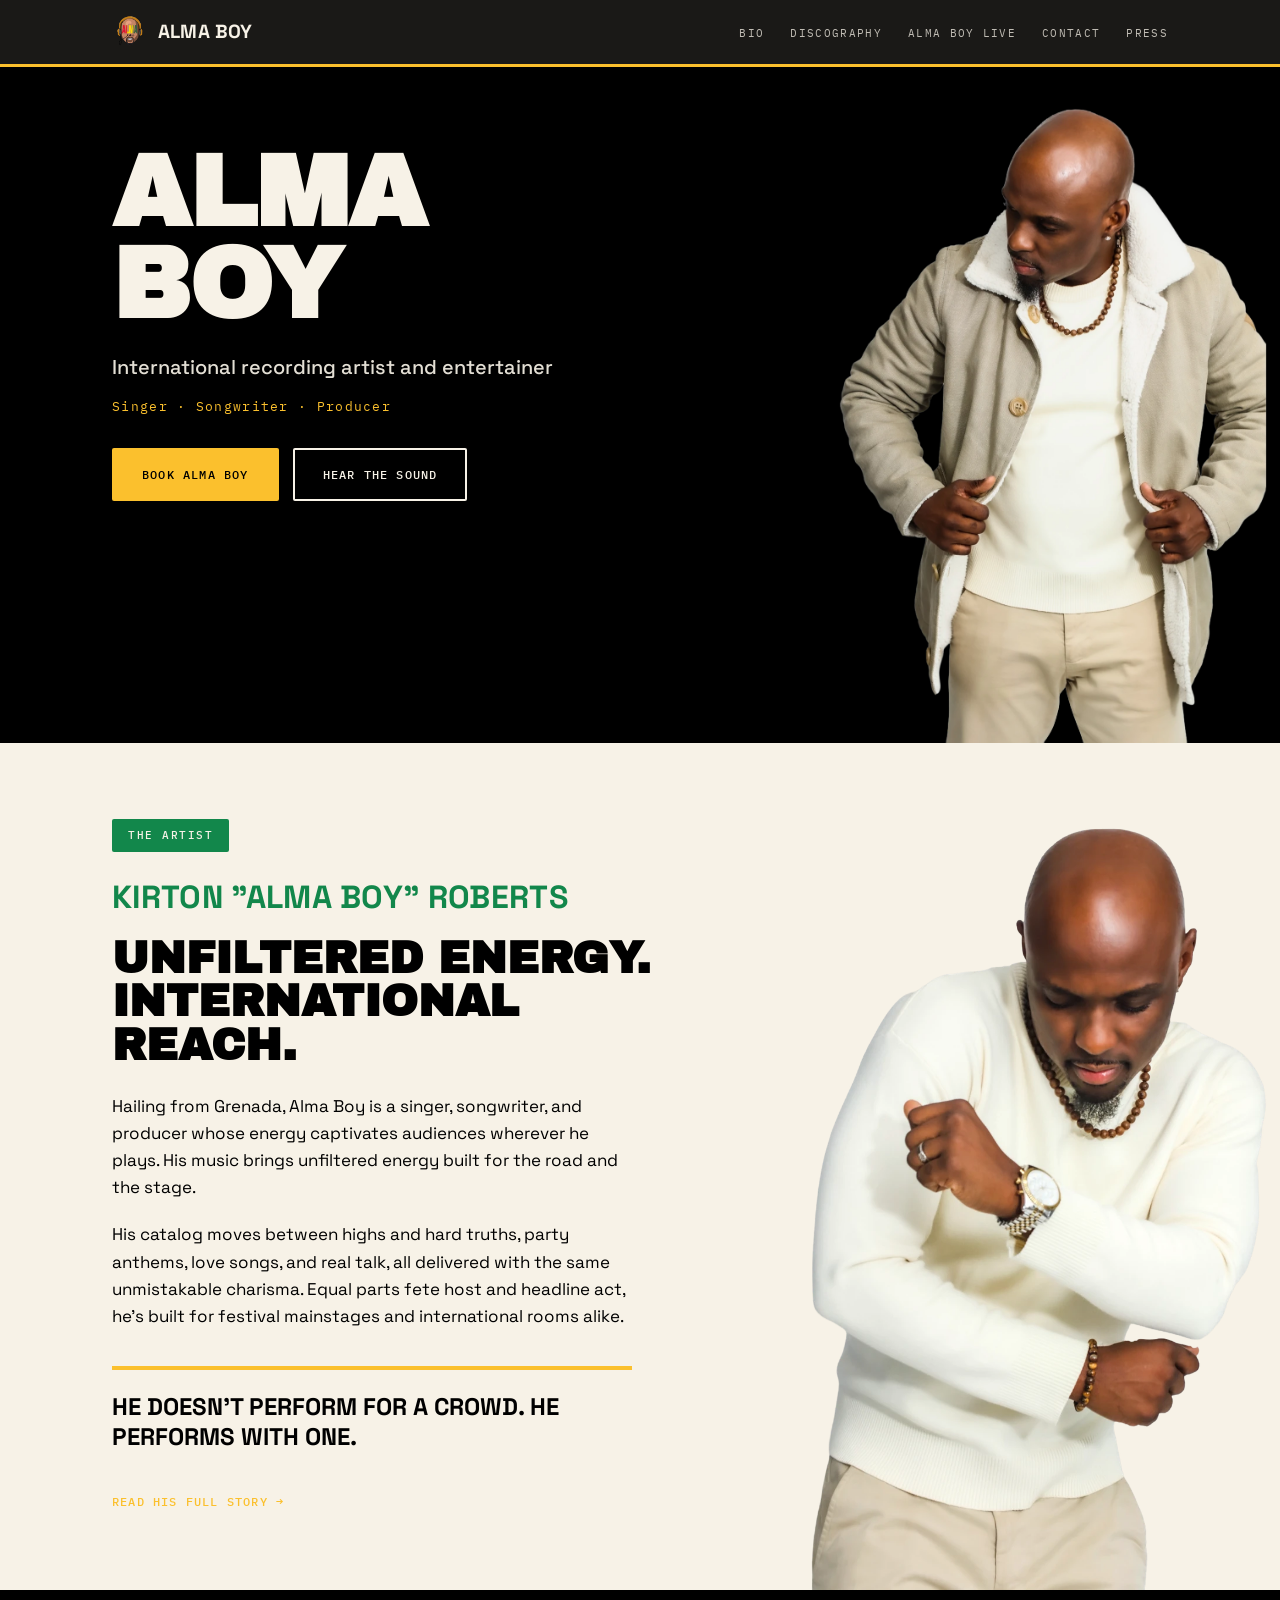
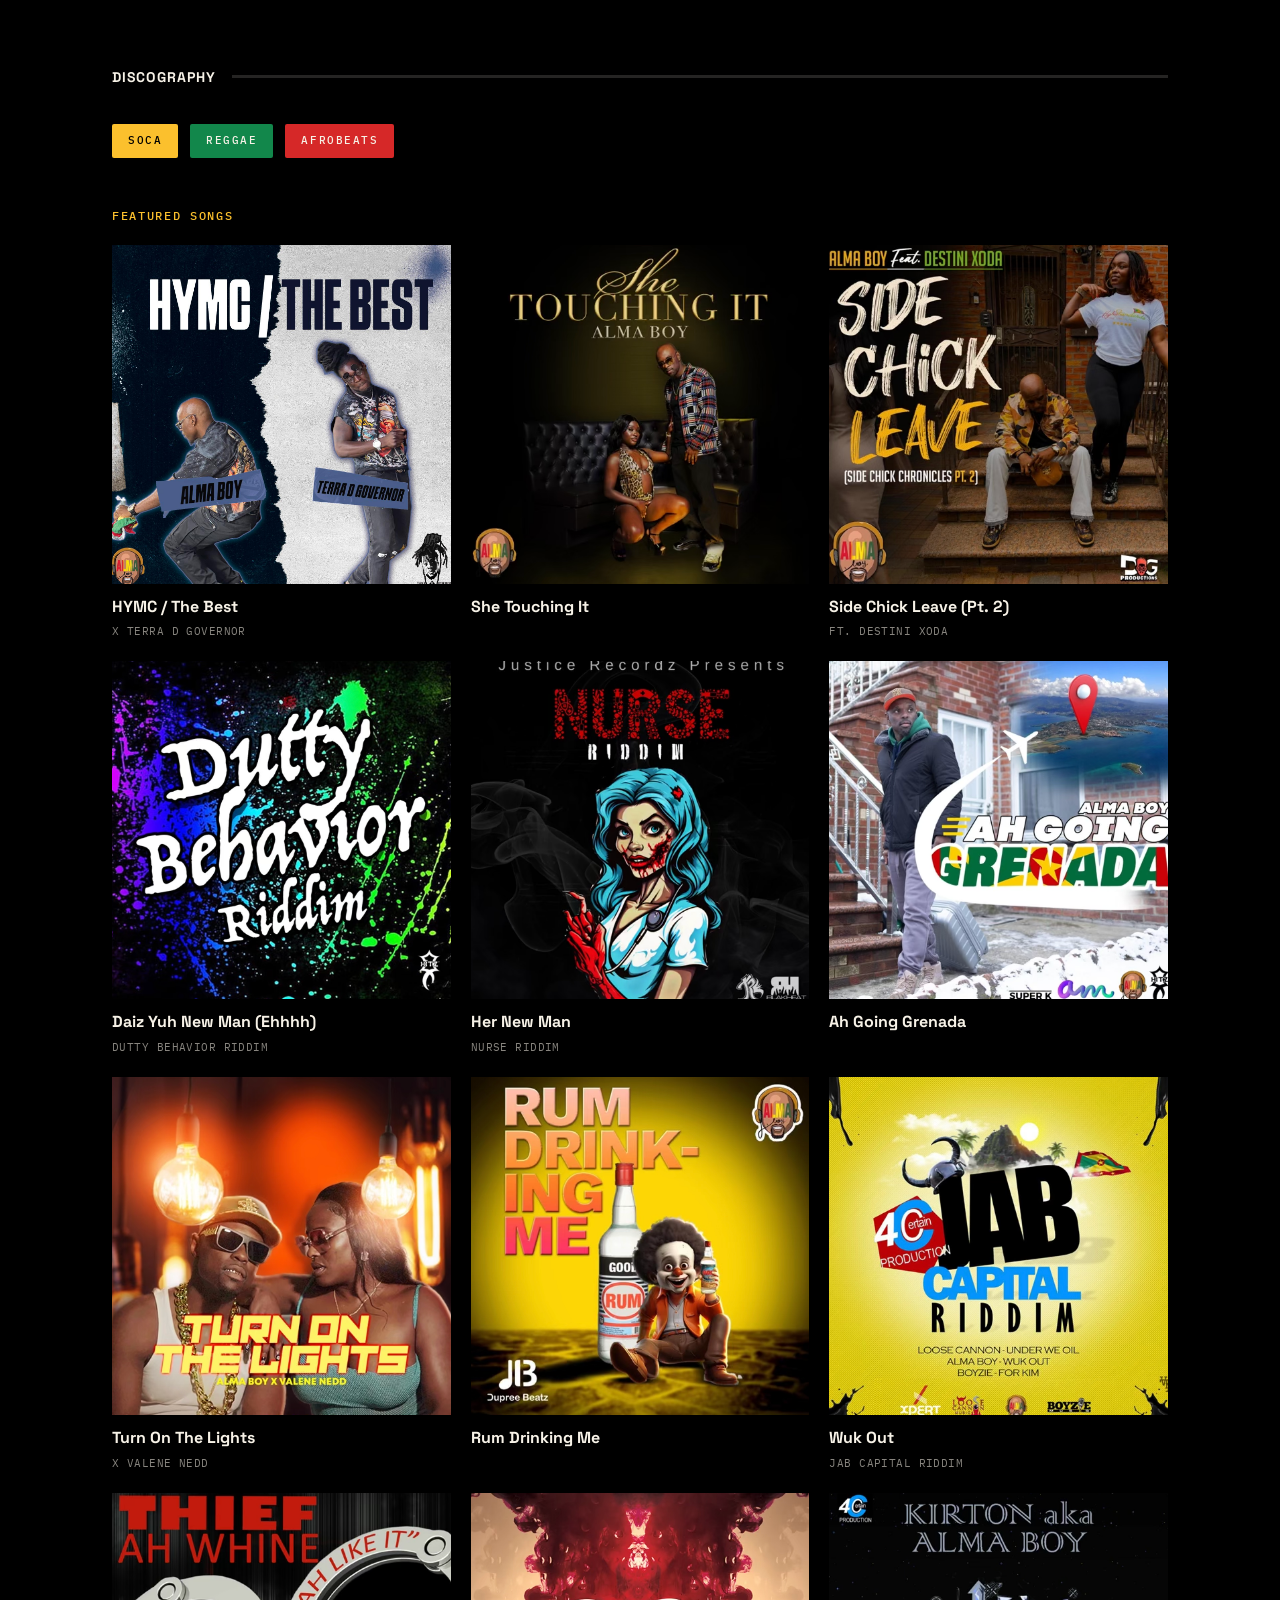
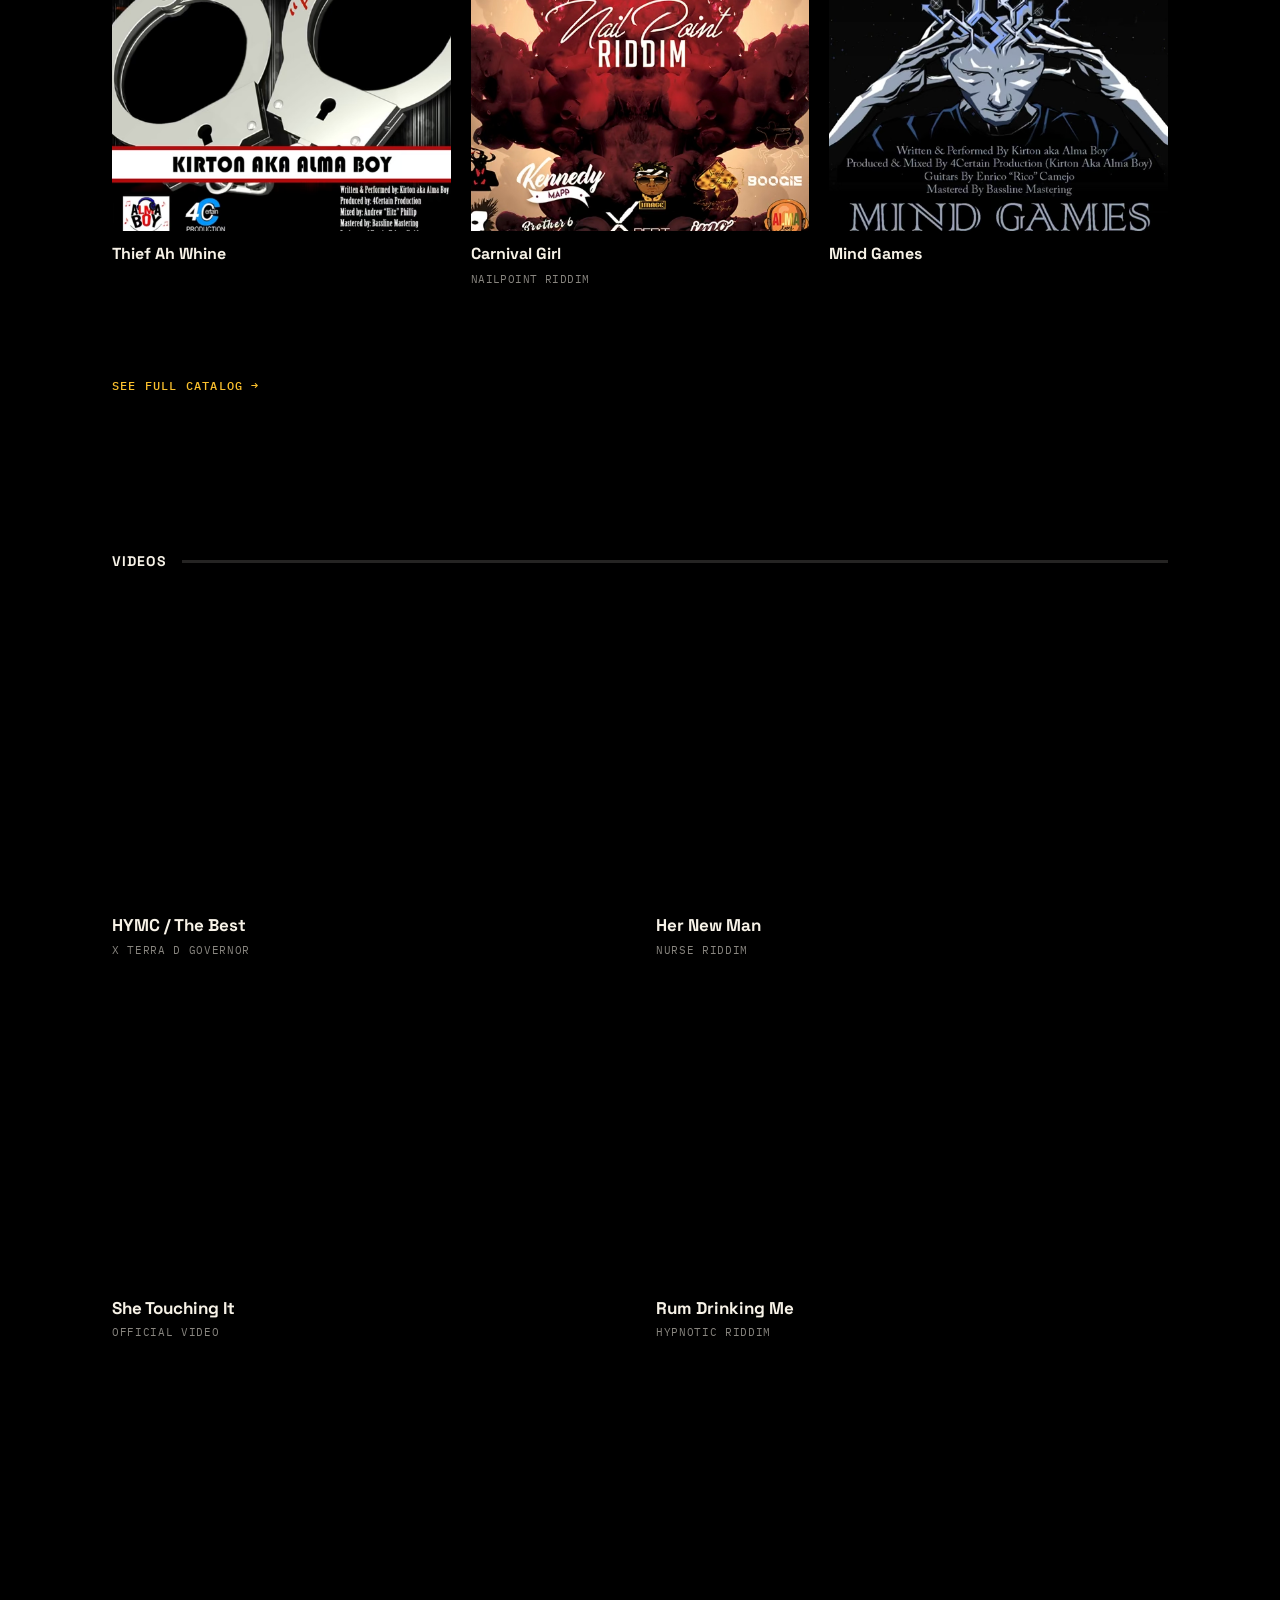
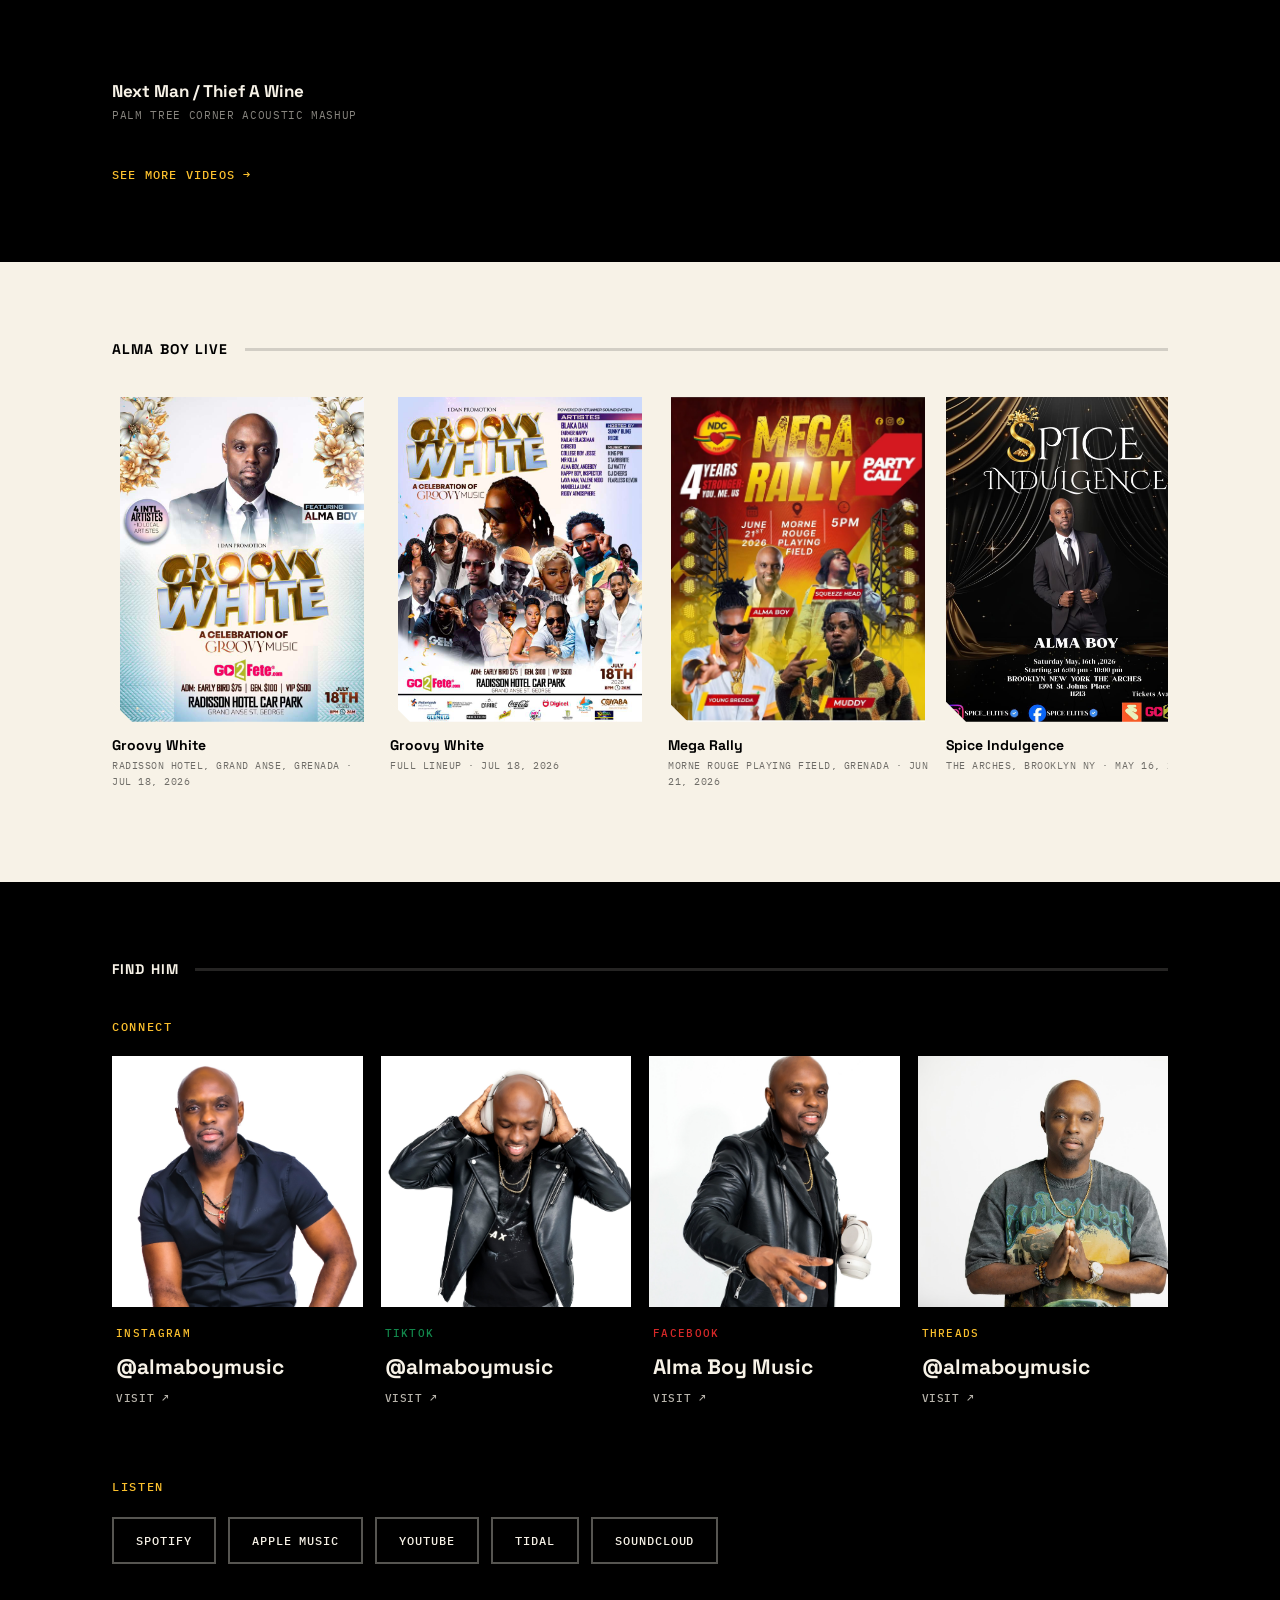
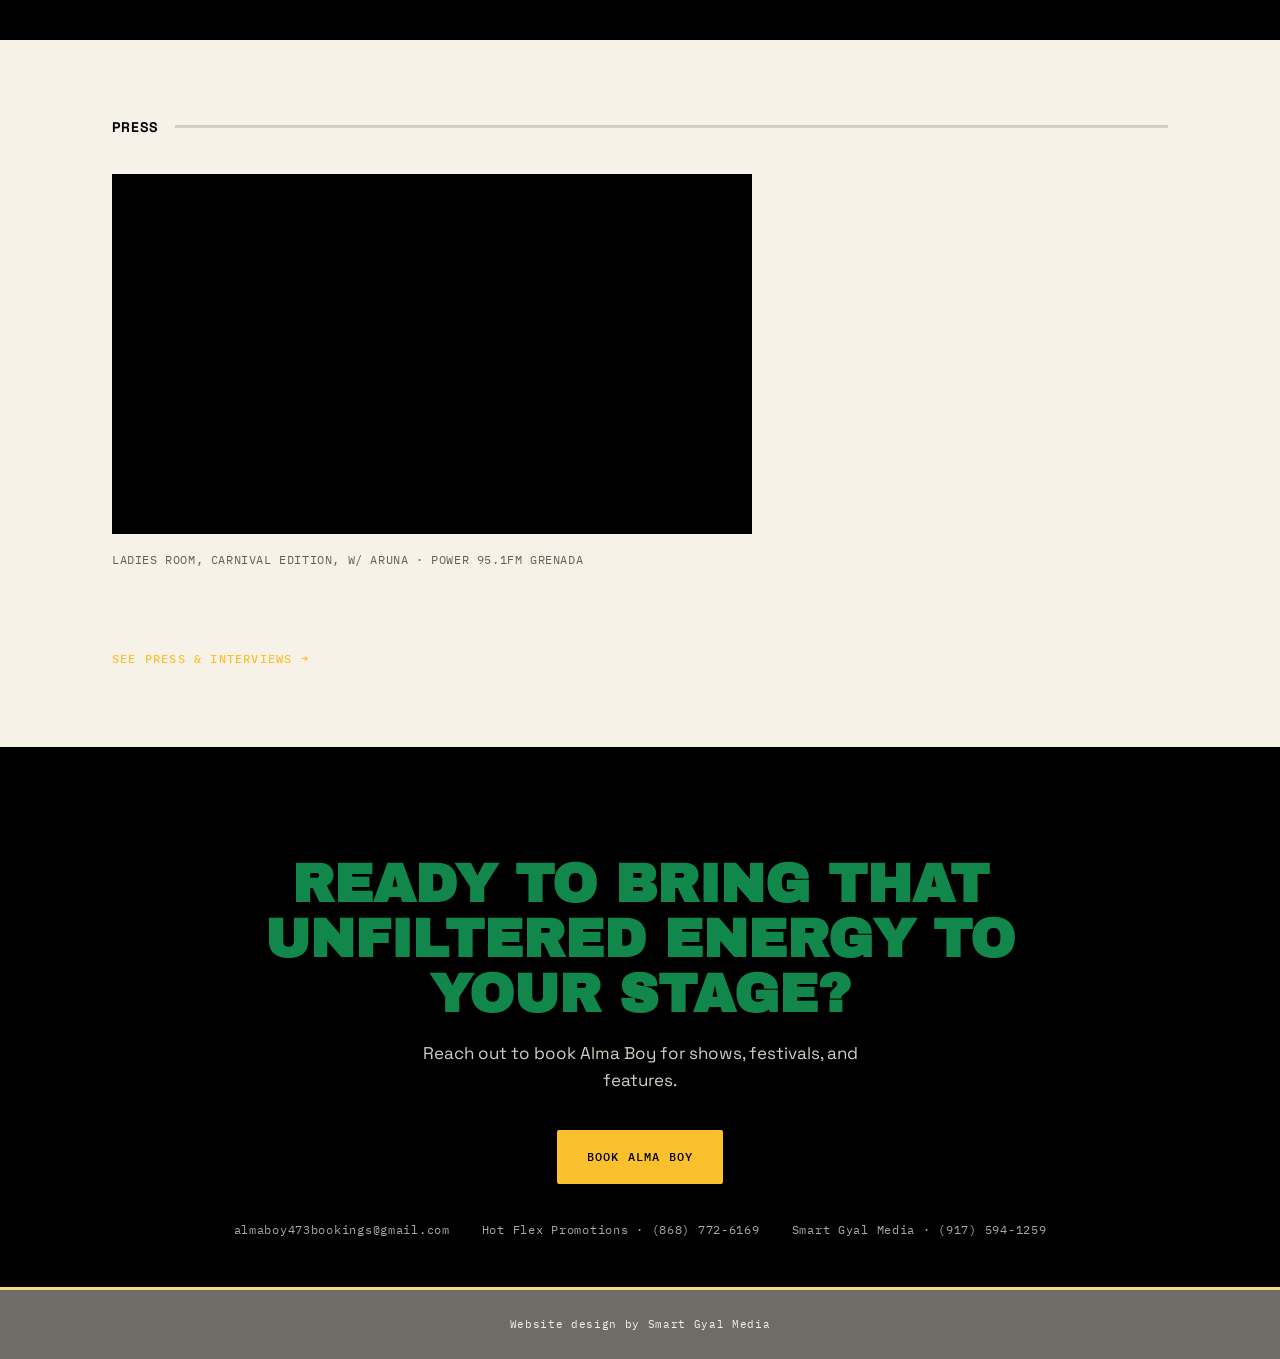
==== commit e07bd866: "updates to mobile update to mobile hero" ====
--- a/index.html
+++ b/index.html
@@ -67,7 +67,7 @@
 
         <h1>Alma Boy</h1>
         <p class="hero-line">International recording artist and entertainer</p>
-        <p class="hero-sub hero-sub-desktop">Singer &middot; songwriter &middot; producer</p>  <!--desktop subheader text-->
+        <p class="hero-sub hero-sub-desktop">Singer &middot; Songwriter &middot; Producer</p>  <!--desktop subheader text-->
         <p class="hero-sub hero-sub-mobile">Singer<br>Songwriter<br>Producer</p>               <!--mobile subheader text-->
 
         <div class="hero-ctas">
--- a/css/style.css
+++ b/css/style.css
@@ -249,6 +249,10 @@
   margin-bottom: 30px;
 }
 
+.hero-sub-mobile {  /* this hides the mobile version when on web browser*/
+  display: none;
+}
+
 .hero-ctas {
   display: flex;
   gap: 14px;
@@ -271,20 +275,24 @@
     align-items: flex-end;
     gap: 10px;
     padding: 24px 16px 0;
+    min-height: 0;
   }
-  .hero-cutout {
+  
+.hero-cutout {
     order: 2;
     position: static;
     flex: 0 0 auto;
-    width: 30%;
-    max-width: 130px;
+    width: 42%;
+    max-width: 190px;
     height: auto;
+    margin-bottom: -24px;
   }
+
   .hero-content {
     order: 1;
     flex: 1;
     min-width: 0;
-    padding-bottom: 0;
+    padding-bottom: 24px;
   }
   .hero-text {
     text-align: left;
@@ -307,15 +315,20 @@
     font-size: 12px;
     line-height: 1.5;
   }
-  .hero-ctas {
+
+.hero-ctas {
     flex-direction: column;
-    align-items: flex-start;
-    gap: 6px;
+    align-items: center;
+    gap: 8px;
   }
+
   .hero-ctas .btn {
-    padding: 8px 14px;
+    width: 180px;
+    padding: 10px 14px;
     font-size: 10px;
+    text-align: center;
   }
+
   .hero-spotify {
     display: none;
   }
